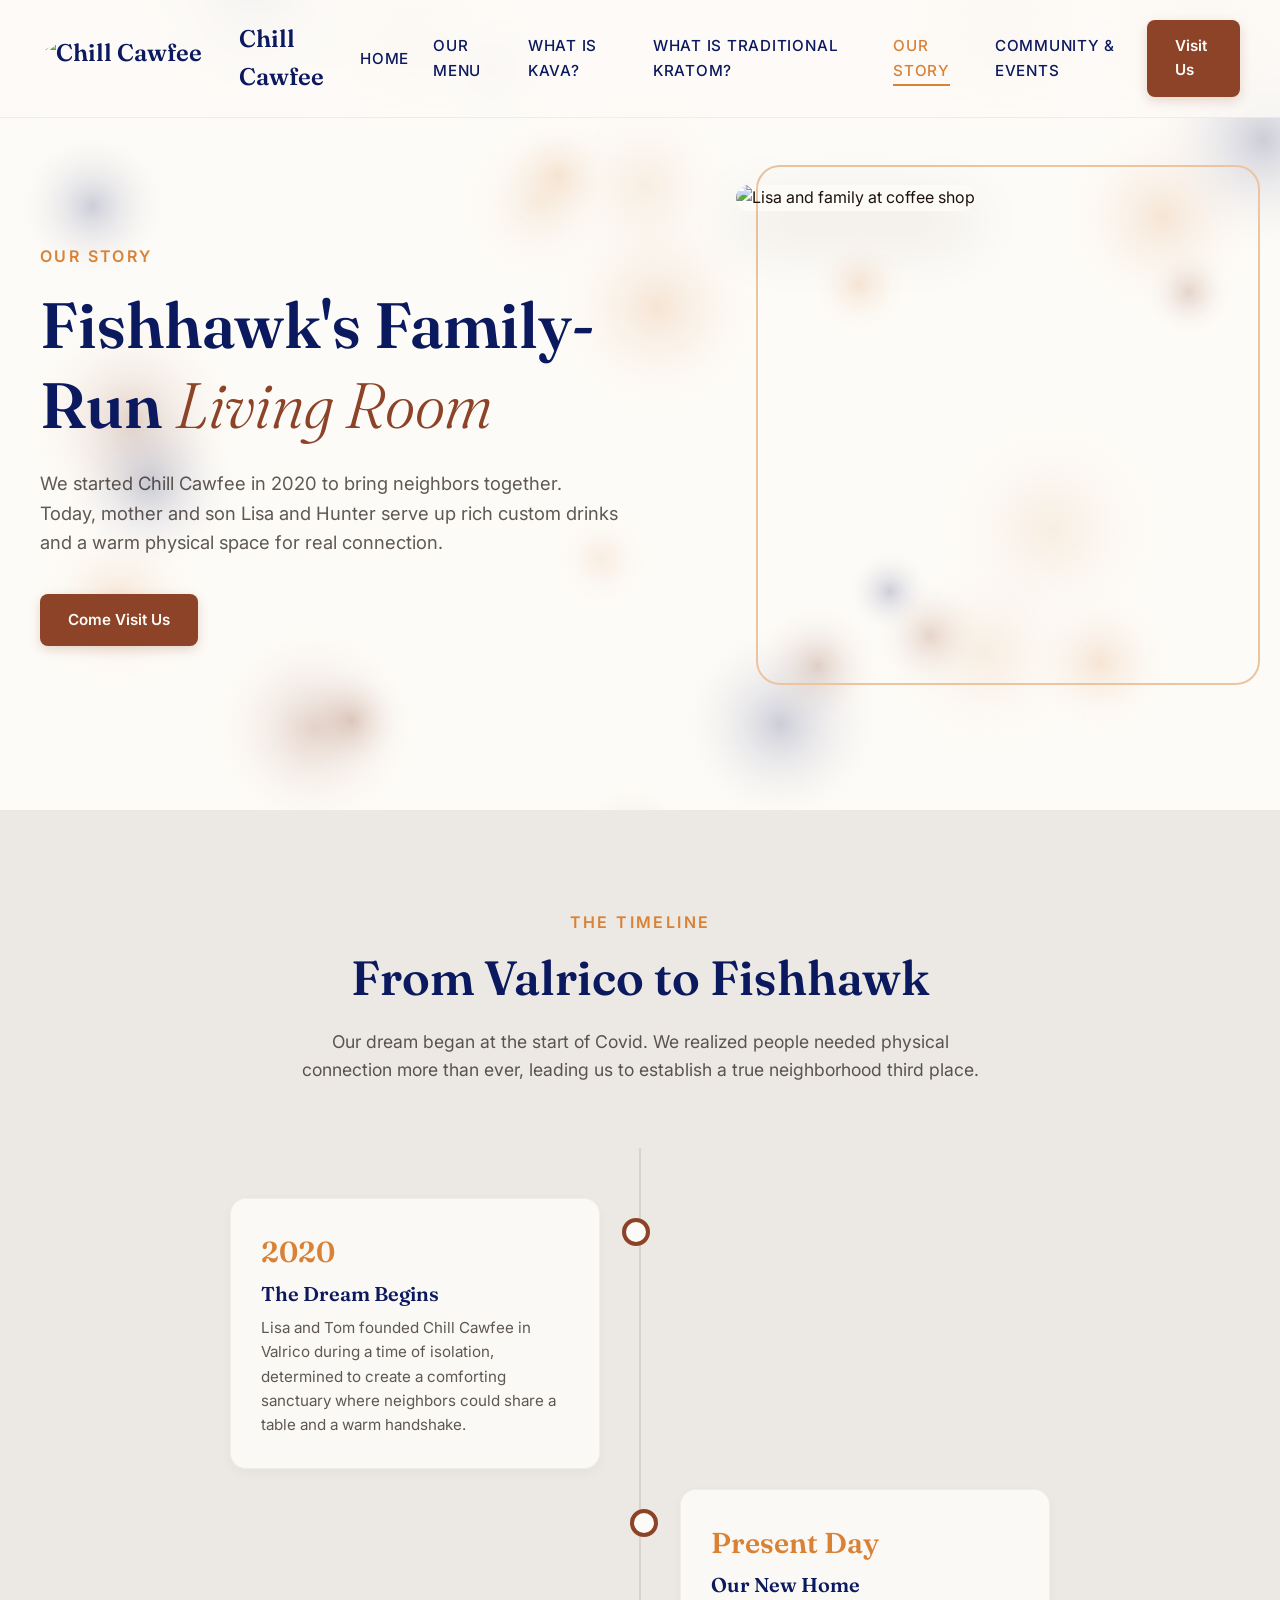
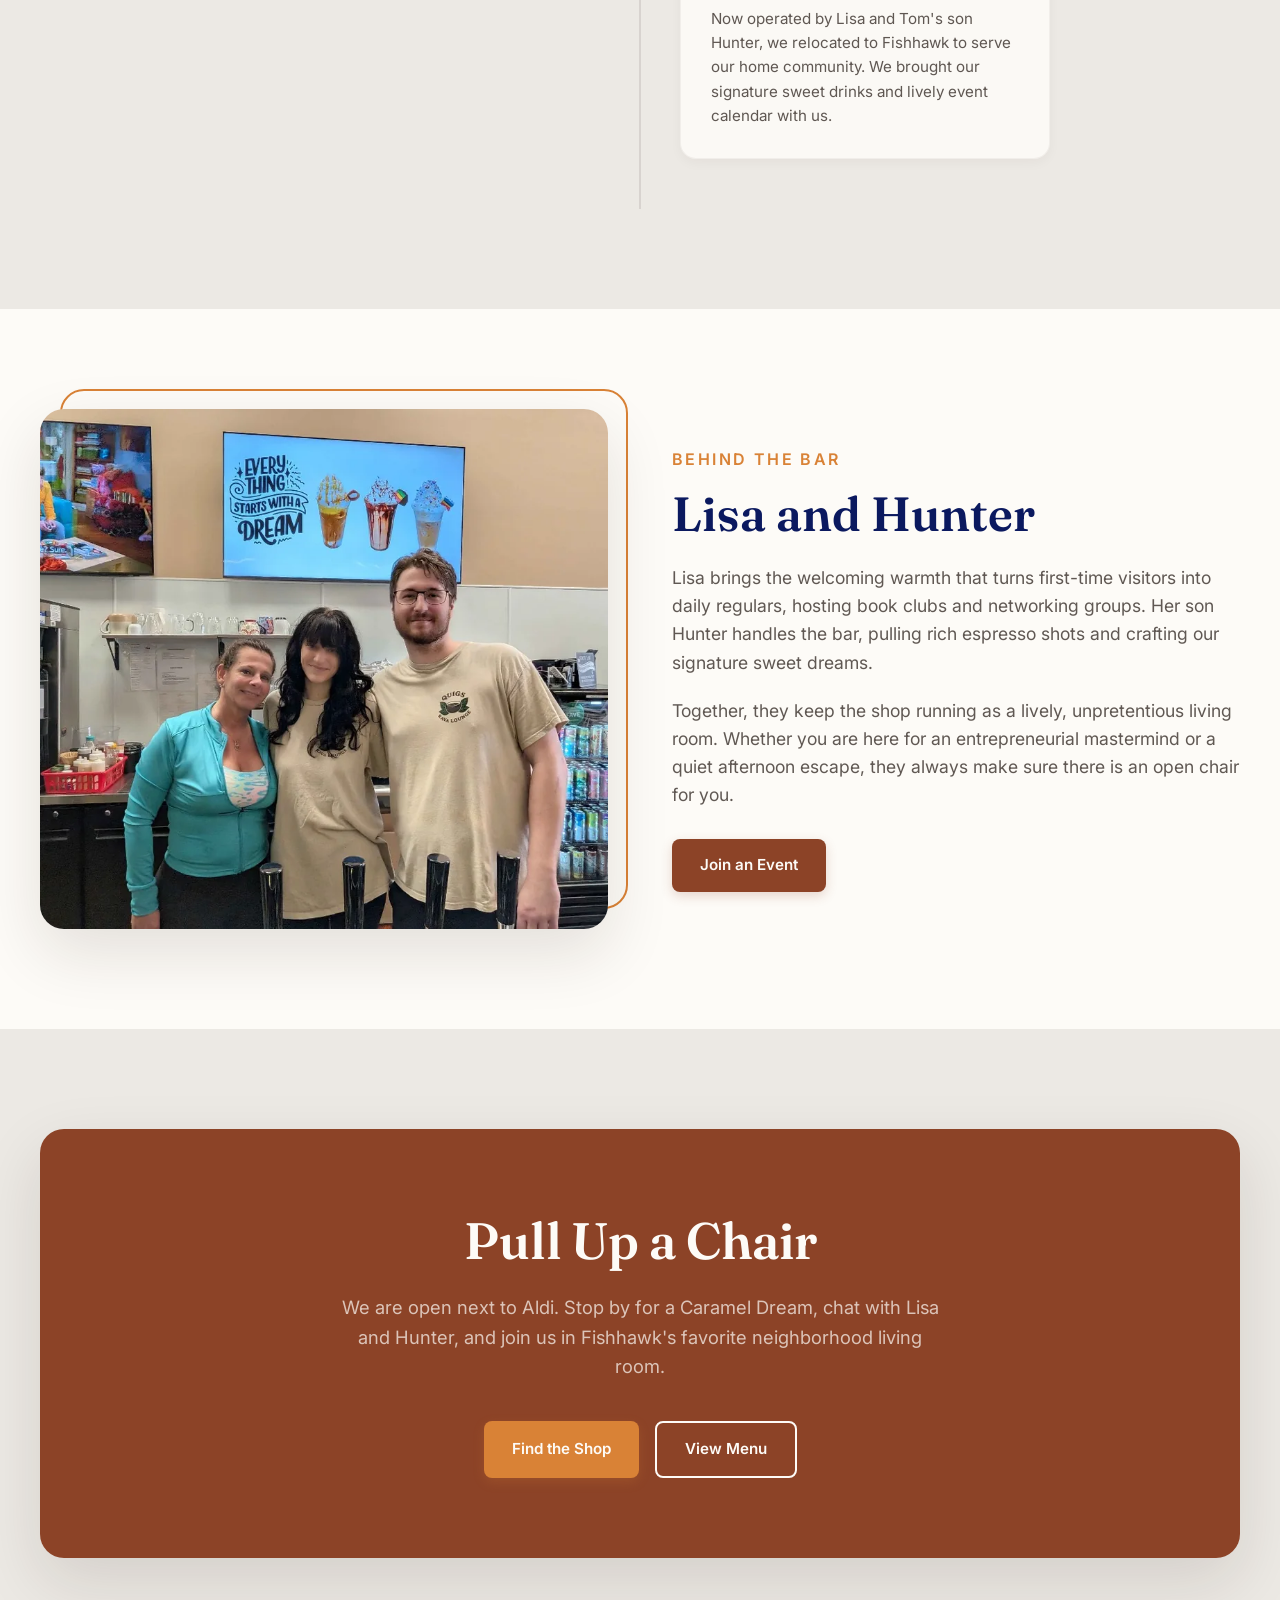
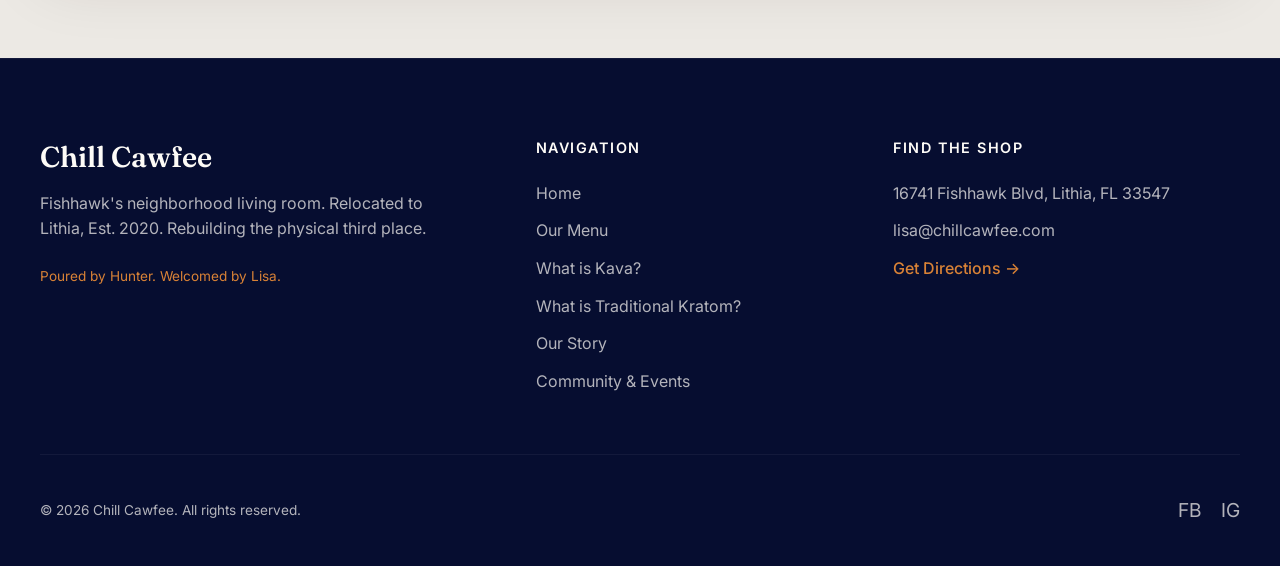
==== about.html @ 24d5794c "Optimize images for load speed: convert 41 used images to WebP (200MB->4MB, resized to max 1000px), " ====
<!DOCTYPE html>
<html lang="en">
<head>
  <meta charset="UTF-8">
  <script>document.documentElement.classList.add('js')</script>
  <meta name="viewport" content="width=device-width, initial-scale=1.0">
  <title>Our Story &amp; History | Chill Cawfee Lithia, FL</title>
  <meta name="description" content="Learn about Chill Cawfee, a family-owned neighborhood coffee shop and third place operated by Lisa and Hunter in Lithia, FL since 2020.">
  
  <!-- SEO & AI Crawler Metadata -->
  <link rel="icon" type="image/png" href="https://assets.zyrosite.com/kKuMz4O3W0xbbwAe/untitled-design-LO1NmizVwhW1nuXs.png">
  <link rel="canonical" href="https://chillcawfee.com/about">
  <meta name="robots" content="index, follow, max-image-preview:large, max-snippet:-1, max-video-preview:-1">
  <meta name="ai-crawl" content="allow">

  <!-- Local GEO Metadata -->
  <meta name="geo.region" content="US-FL">
  <meta name="geo.placename" content="Lithia">
  <meta name="geo.position" content="27.8635;-82.2155">
  <meta name="ICBM" content="27.8635, -82.2155">

  <!-- Open Graph / Facebook -->
  <meta property="og:title" content="Our Story &amp; History | Chill Cawfee Lithia, FL">
  <meta property="og:description" content="Learn about Chill Cawfee, a family-owned neighborhood coffee shop and third place operated by Lisa and Hunter in Lithia, FL since 2020.">
  <meta property="og:image" content="https://assets.zyrosite.com/kKuMz4O3W0xbbwAe/img_1965-qaGMWjxR8HLleJD2.jpg">
  <meta property="og:url" content="https://chillcawfee.com/about">
  <meta property="og:type" content="website">

  <!-- Twitter -->
  <meta name="twitter:card" content="summary_large_image">
  <meta name="twitter:title" content="Our Story &amp; History | Chill Cawfee Lithia, FL">
  <meta name="twitter:description" content="Learn about Chill Cawfee, a family-owned neighborhood coffee shop and third place operated by Lisa and Hunter in Lithia, FL since 2020.">
  <meta name="twitter:image" content="https://assets.zyrosite.com/kKuMz4O3W0xbbwAe/img_1965-qaGMWjxR8HLleJD2.jpg">

  <!-- JSON-LD Structured Data Schema -->
  <script type="application/ld+json">
  {
    "@context": "https://schema.org",
    "@type": "AboutPage",
    "mainEntity": {
      "@type": "LocalBusiness",
      "name": "Chill Cawfee",
      "url": "https://chillcawfee.com/"
    }
  }
  </script>

  <link rel="stylesheet" href="style.css">
</head>
<body>

  <!-- Floating Aroma Background -->
  <canvas id="aroma-canvas"></canvas>

  <!-- Sticky Header -->
  <header class="navbar">
    <div class="navbar-container">
      <a href="index.html" class="logo-link">
        <img src="https://assets.zyrosite.com/kKuMz4O3W0xbbwAe/untitled-design-LO1NmizVwhW1nuXs.png" alt="Chill Cawfee Logo" class="logo-img">
        <span>Chill Cawfee</span>
      </a>
      <button class="nav-toggle" aria-label="Toggle Navigation Menu" aria-expanded="false">
        <span class="hamburger-bar"></span>
        <span class="hamburger-bar"></span>
        <span class="hamburger-bar"></span>
      </button>
      <nav>
        <ul class="nav-menu">
          <li><a href="index.html" class="nav-link">Home</a></li>
          <li><a href="menu.html" class="nav-link">Our Menu</a></li>
          <li><a href="kava.html" class="nav-link">What is Kava?</a></li>
          <li><a href="kratom.html" class="nav-link">What is Traditional Kratom?</a></li>
          <li><a href="about.html" class="nav-link active">Our Story</a></li>
          <li><a href="community.html" class="nav-link">Community &amp; Events</a></li>
          <li class="mobile-cta-item">
            <a href="https://maps.app.goo.gl/ACGVDDwkX2eh1vUDA" target="_blank" class="btn btn-primary">Visit Us</a>
          </li>
        </ul>
      </nav>
      <div class="desktop-cta">
        <a href="https://maps.app.goo.gl/ACGVDDwkX2eh1vUDA" target="_blank" class="btn btn-primary" id="header-cta-btn">Visit Us</a>
      </div>
    </div>
  </header>

  <!-- About Hero -->
  <section class="hero hero-subpage">
    <div class="hero-grid">
      <div class="hero-content animate-on-scroll stagger-1">
        <span class="hero-tagline">Our Story</span>
        <h1 class="hero-title">Fishhawk's Family-Run <em>Living Room</em></h1>
        <p class="hero-description">We started Chill Cawfee in 2020 to bring neighbors together. Today, mother and son Lisa and Hunter serve up rich custom drinks and a warm physical space for real connection.</p>
        <a href="https://maps.app.goo.gl/ACGVDDwkX2eh1vUDA" target="_blank" class="btn btn-primary">Come Visit Us</a>
      </div>
      <div class="hero-image-wrapper animate-on-scroll stagger-2">
        <img src="https://assets.zyrosite.com/kKuMz4O3W0xbbwAe/img_1965-qaGMWjxR8HLleJD2.jpg" alt="Lisa and family at coffee shop" class="hero-image">
        <div class="hero-image-mask"></div>
      </div>
    </div>
  </section>

  <!-- Timeline Section -->
  <section class="section section-alt">
    <div class="section-container">
      <div class="section-header animate-on-scroll">
        <span class="section-tagline">The Timeline</span>
        <h2 class="section-title">From Valrico to Fishhawk</h2>
        <p class="section-desc">Our dream began at the start of Covid. We realized people needed physical connection more than ever, leading us to establish a true neighborhood third place.</p>
      </div>

      <div class="timeline animate-on-scroll">
        <!-- Timeline Item 1 -->
        <div class="timeline-item left-item">
          <div class="timeline-content animate-on-scroll">
            <div class="timeline-year">2020</div>
            <h3 style="font-size: 1.25rem; margin-bottom: 10px;">The Dream Begins</h3>
            <p style="font-size: 0.95rem; color: var(--color-text-muted);">Lisa and Tom founded Chill Cawfee in Valrico during a time of isolation, determined to create a comforting sanctuary where neighbors could share a table and a warm handshake.</p>
          </div>
        </div>

        <!-- Timeline Item 2 -->
        <div class="timeline-item right-item">
          <div class="timeline-content animate-on-scroll">
            <div class="timeline-year">Present Day</div>
            <h3 style="font-size: 1.25rem; margin-bottom: 10px;">Our New Home</h3>
            <p style="font-size: 0.95rem; color: var(--color-text-muted);">Now operated by Lisa and Tom's son Hunter, we relocated to Fishhawk to serve our home community. We brought our signature sweet drinks and lively event calendar with us.</p>
          </div>
        </div>
      </div>
    </div>
  </section>

  <!-- Team Profile Section -->
  <section class="section">
    <div class="section-container">
      <div class="grid-2">
        <div class="animate-on-scroll">
          <div class="hero-image-wrapper">
            <img src="lisa-and-hunter.webp" alt="Lisa and Hunter Behind the Bar at Chill Cawfee" class="hero-image">
            <div class="hero-image-mask" style="border-color: var(--color-accent);"></div>
          </div>
        </div>
        <div class="animate-on-scroll stagger-1">
          <span class="section-tagline">Behind the Bar</span>
          <h2 class="section-title">Lisa and Hunter</h2>
          <p class="section-desc" style="margin-bottom: 20px;">Lisa brings the welcoming warmth that turns first-time visitors into daily regulars, hosting book clubs and networking groups. Her son Hunter handles the bar, pulling rich espresso shots and crafting our signature sweet dreams.</p>
          <p class="section-desc" style="margin-bottom: 30px;">Together, they keep the shop running as a lively, unpretentious living room. Whether you are here for an entrepreneurial mastermind or a quiet afternoon escape, they always make sure there is an open chair for you.</p>
          <a href="community.html" class="btn btn-primary">Join an Event</a>
        </div>
      </div>
    </div>
  </section>

  <!-- Pull up a Chair CTA -->
  <section class="section section-alt">
    <div class="section-container">
      <div class="cta-banner animate-on-scroll">
        <h2>Pull Up a Chair</h2>
        <p>We are open next to Aldi. Stop by for a Caramel Dream, chat with Lisa and Hunter, and join us in Fishhawk's favorite neighborhood living room.</p>
        <div style="display: flex; justify-content: center; gap: 16px; flex-wrap: wrap;">
          <a href="https://maps.app.goo.gl/ACGVDDwkX2eh1vUDA" target="_blank" class="btn btn-accent">Find the Shop</a>
          <a href="menu.html" class="btn btn-secondary" style="border-color: var(--color-text-light); color: var(--color-text-light);">View Menu</a>
        </div>
      </div>
    </div>
  </section>

  <!-- Footer -->
  <footer class="footer">
    <div class="footer-container">
      <div class="footer-brand">
        <h3>Chill Cawfee</h3>
        <p>Fishhawk's neighborhood living room. Relocated to Lithia, Est. 2020. Rebuilding the physical third place.</p>
        <p style="font-size: 0.85rem; color: var(--color-accent);">Poured by Hunter. Welcomed by Lisa.</p>
      </div>
      <div class="footer-links">
        <h4>Navigation</h4>
        <ul class="footer-menu">
          <li><a href="index.html" class="footer-link">Home</a></li>
          <li><a href="menu.html" class="footer-link">Our Menu</a></li>
          <li><a href="kava.html" class="footer-link">What is Kava?</a></li>
          <li><a href="kratom.html" class="footer-link">What is Traditional Kratom?</a></li>
          <li><a href="about.html" class="footer-link">Our Story</a></li>
          <li><a href="community.html" class="footer-link">Community &amp; Events</a></li>
        </ul>
      </div>
      <div class="footer-contact">
        <h4>Find the Shop</h4>
        <address class="footer-address">
          <p>16741 Fishhawk Blvd, Lithia, FL 33547</p>
          <p>lisa@chillcawfee.com</p>
          <p><a href="https://maps.app.goo.gl/ACGVDDwkX2eh1vUDA" target="_blank" class="footer-accent-link">Get Directions &rarr;</a></p>
        </address>
      </div>
    </div>
    <div class="footer-bottom">
      <p>&copy; 2026 Chill Cawfee. All rights reserved.</p>
      <div class="social-links">
        <a href="#" class="social-icon">FB</a>
        <a href="#" class="social-icon">IG</a>
      </div>
    </div>
  </footer>

  <script src="main.js"></script>
</body>
</html>
---- style.css ----
@import url('https://fonts.googleapis.com/css2?family=Fraunces:ital,opsz,wght@0,9..144,300;0,9..144,400;0,9..144,600;1,9..144,400&family=Inter:wght@300;400;500;600;700&display=swap');

:root {
  --bg-primary: #fdfbf7;
  --bg-secondary: #ece9e4;
  --bg-dark: #060d30;
  --bg-dark-card: #0B195F;
  --color-dark: #0B195F;
  --color-terracotta: #8c4327;
  --color-terracotta-hover: #72341d;
  --color-accent: #d98236;
  --color-accent-light: #ecc4a0;
  --color-text: #1d120d;
  --color-text-light: #fdfbf7;
  --color-text-muted: rgba(29, 18, 13, 0.7);
  --color-text-muted-light: rgba(253, 251, 247, 0.7);
  --font-serif: 'Fraunces', serif;
  --font-sans: 'Inter', sans-serif;
  --radius-sm: 8px;
  --radius-md: 16px;
  --radius-lg: 24px;
  --shadow-sm: 0 4px 12px rgba(43, 26, 19, 0.04);
  --shadow-md: 0 12px 32px rgba(43, 26, 19, 0.08);
  --shadow-lg: 0 24px 64px rgba(43, 26, 19, 0.12);
  --transition-smooth: all 0.5s cubic-bezier(0.16, 1, 0.3, 1);
  --transition-quick: all 0.2s ease;
}

* {
  box-sizing: border-box;
  margin: 0;
  padding: 0;
}

html {
  background-color: var(--bg-primary);
  scroll-behavior: smooth;
}

body {
  background-color: transparent;
  color: var(--color-text);
  font-family: var(--font-sans);
  font-size: 16px;
  line-height: 1.6;
  overflow-x: hidden;
  -webkit-font-smoothing: antialiased;
}

/* Base Headings */
h1, h2, h3, h4 {
  font-family: var(--font-serif);
  font-weight: 600;
  line-height: 1.25;
  color: var(--color-dark);
}

h1 {
  font-size: clamp(2.5rem, 5vw, 4.5rem);
}

h2 {
  font-size: clamp(2rem, 4vw, 3rem);
}

h3 {
  font-size: clamp(1.5rem, 3vw, 2.25rem);
}

p {
  font-weight: 400;
}

/* Background Canvas */
#aroma-canvas {
  position: fixed;
  top: 0;
  left: 0;
  width: 100vw;
  height: 100vh;
  z-index: -1;
  pointer-events: none;
  opacity: 1;
}

/* App Layout */
.navbar {
  position: fixed;
  top: 0;
  left: 0;
  width: 100%;
  z-index: 1000;
  background: rgba(253, 251, 247, 0.8);
  backdrop-filter: blur(20px);
  -webkit-backdrop-filter: blur(20px);
  border-bottom: 1px solid rgba(43, 26, 19, 0.06);
  transition: var(--transition-smooth);
}

.navbar.scrolled {
  padding: 10px 0;
  background: rgba(253, 251, 247, 0.9);
  box-shadow: var(--shadow-sm);
}

.navbar-container {
  max-width: 1280px;
  margin: 0 auto;
  padding: 20px 40px;
  display: flex;
  justify-content: space-between;
  align-items: center;
  transition: var(--transition-smooth);
}

.navbar.scrolled .navbar-container {
  padding: 12px 40px;
}

.logo-link {
  display: flex;
  align-items: center;
  gap: 12px;
  text-decoration: none;
  font-family: var(--font-serif);
  font-size: 1.5rem;
  font-weight: 600;
  color: var(--color-dark);
}

.logo-img {
  height: 48px;
  width: auto;
  border-radius: 50%;
  object-fit: cover;
  transition: var(--transition-smooth);
}

.navbar.scrolled .logo-img {
  height: 40px;
}

.nav-menu {
  display: flex;
  align-items: center;
  gap: 24px;
  list-style: none;
}

.nav-link {
  text-decoration: none;
  color: var(--color-dark);
  font-weight: 500;
  font-size: 0.95rem;
  letter-spacing: 0.05em;
  text-transform: uppercase;
  position: relative;
  padding: 6px 0;
  transition: var(--transition-quick);
}

.nav-link::after {
  content: '';
  position: absolute;
  bottom: 0;
  left: 0;
  width: 100%;
  height: 2px;
  background-color: var(--color-accent);
  transform: scaleX(0);
  transform-origin: right;
  transition: transform 0.4s cubic-bezier(0.16, 1, 0.3, 1);
}

.nav-link:hover {
  color: var(--color-accent);
}

.nav-link:hover::after,
.nav-link.active::after {
  transform: scaleX(1);
  transform-origin: left;
}

.nav-link.active {
  color: var(--color-accent);
}

/* Nav Toggle Hamburger Button */
.nav-toggle {
  display: none;
  flex-direction: column;
  justify-content: center;
  align-items: center;
  width: 44px;
  height: 44px;
  background: transparent;
  border: none;
  cursor: pointer;
  z-index: 1001;
  padding: 8px;
  border-radius: var(--radius-sm);
  transition: var(--transition-quick);
}

.nav-toggle:hover,
.nav-toggle:focus-visible {
  background: rgba(140, 67, 39, 0.08);
  outline: none;
}

.hamburger-bar {
  width: 24px;
  height: 2px;
  background-color: var(--color-dark);
  border-radius: 2px;
  transition: transform 0.3s ease, opacity 0.3s ease, background-color 0.3s ease;
  transform-origin: center;
}

.hamburger-bar + .hamburger-bar {
  margin-top: 5px;
}

.nav-toggle.active .hamburger-bar:nth-child(1) {
  transform: translateY(7px) rotate(45deg);
  background-color: var(--color-terracotta);
}

.nav-toggle.active .hamburger-bar:nth-child(2) {
  opacity: 0;
}

.nav-toggle.active .hamburger-bar:nth-child(3) {
  transform: translateY(-7px) rotate(-45deg);
  background-color: var(--color-terracotta);
}

.mobile-cta-item {
  display: none;
  margin-top: 12px;
  width: 100%;
}

.mobile-cta-item .btn {
  width: 100%;
  padding: 14px 24px;
}

/* Nav Backdrop Overlay */
.nav-backdrop {
  position: fixed;
  top: 0;
  left: 0;
  width: 100vw;
  height: 100vh;
  height: 100dvh;
  background: rgba(6, 13, 48, 0.4);
  backdrop-filter: blur(4px);
  -webkit-backdrop-filter: blur(4px);
  z-index: 998;
  opacity: 0;
  visibility: hidden;
  transition: opacity 0.35s ease, visibility 0.35s ease;
}

.nav-backdrop.active {
  opacity: 1;
  visibility: visible;
}

body.nav-open {
  overflow: hidden;
}

/* Call to Action Button */
.btn {
  display: inline-flex;
  align-items: center;
  justify-content: center;
  padding: 14px 28px;
  font-family: var(--font-sans);
  font-weight: 600;
  font-size: 0.95rem;
  text-decoration: none;
  border-radius: var(--radius-sm);
  cursor: pointer;
  transition: var(--transition-smooth);
  border: none;
  gap: 8px;
}

.btn-primary {
  background-color: var(--color-terracotta);
  color: var(--color-text-light);
  box-shadow: 0 4px 12px rgba(140, 67, 39, 0.2);
}

.btn-primary:hover {
  background-color: var(--color-terracotta-hover);
  transform: translateY(-2px);
  box-shadow: 0 8px 20px rgba(140, 67, 39, 0.3);
}

.btn-secondary {
  background-color: transparent;
  color: var(--color-dark);
  border: 2px solid var(--color-dark);
}

.btn-secondary:hover {
  background-color: var(--color-dark);
  color: var(--color-text-light);
  transform: translateY(-2px);
}

.btn-accent {
  background-color: var(--color-accent);
  color: var(--color-text-light);
  box-shadow: 0 4px 12px rgba(217, 130, 54, 0.2);
}

.btn-accent:hover {
  background-color: #c77227;
  transform: translateY(-2px);
  box-shadow: 0 8px 20px rgba(217, 130, 54, 0.3);
}

/* Hero Section */
.hero {
  padding: 180px 40px 100px 40px;
  min-height: 90vh;
  display: flex;
  align-items: center;
  position: relative;
}

.hero-grid {
  max-width: 1280px;
  margin: 0 auto;
  display: grid;
  grid-template-columns: 1.1fr 0.9fr;
  gap: 80px;
  align-items: center;
}

.hero-tagline {
  font-weight: 600;
  text-transform: uppercase;
  letter-spacing: 0.15em;
  color: var(--color-accent);
  margin-bottom: 16px;
  display: inline-block;
}

.hero-title em {
  font-style: italic;
  font-weight: 300;
  color: var(--color-terracotta);
}

.hero-description {
  font-size: 1.15rem;
  color: var(--color-text-muted);
  margin: 24px 0 36px 0;
  max-width: 580px;
}

.hero-buttons {
  display: flex;
  gap: 16px;
  flex-wrap: wrap;
}

.hero-image-wrapper {
  position: relative;
  width: 100%;
  height: 520px;
}

.hero-image {
  width: 100%;
  height: 100%;
  object-fit: cover;
  border-radius: var(--radius-lg);
  box-shadow: var(--shadow-lg);
}

.hero-image-mask {
  position: absolute;
  top: -20px;
  right: -20px;
  bottom: 20px;
  left: 20px;
  border: 2px solid var(--color-accent-light);
  border-radius: var(--radius-lg);
  z-index: -1;
  transition: var(--transition-smooth);
}

.hero-image-wrapper:hover .hero-image-mask {
  transform: translate(-10px, 10px);
}

/* Section Styling */
.section {
  padding: 100px 40px;
  position: relative;
}

.section-container {
  max-width: 1280px;
  margin: 0 auto;
}

.section-header {
  text-align: center;
  max-width: 700px;
  margin: 0 auto 64px auto;
}

.section-tagline {
  font-weight: 600;
  text-transform: uppercase;
  letter-spacing: 0.15em;
  color: var(--color-accent);
  margin-bottom: 12px;
  display: inline-block;
}

.section-title {
  margin-bottom: 20px;
}

.section-desc {
  font-size: 1.1rem;
  color: var(--color-text-muted);
}

/* Cards & Layout Grid */
.grid-2 {
  display: grid;
  grid-template-columns: 1fr 1fr;
  gap: 64px;
  align-items: center;
}

.grid-3 {
  display: grid;
  grid-template-columns: repeat(3, 1fr);
  gap: 40px;
}

.glass-card {
  background: rgba(253, 251, 247, 0.75);
  backdrop-filter: blur(16px);
  -webkit-backdrop-filter: blur(16px);
  border: 1px solid rgba(43, 26, 19, 0.06);
  border-radius: var(--radius-md);
  padding: 40px;
  box-shadow: var(--shadow-sm);
  transition: var(--transition-smooth);
}

.glass-card:hover {
  transform: translateY(-8px);
  border-color: rgba(217, 130, 54, 0.3);
  box-shadow: var(--shadow-md);
}

/* Drink Items Card Specifics */
.drink-card {
  overflow: hidden;
  padding: 0;
  display: flex;
  flex-direction: column;
}

.drink-img-wrapper {
  position: relative;
  height: 280px;
  width: 100%;
  overflow: hidden;
}

.drink-img {
  width: 100%;
  height: 100%;
  object-fit: contain;
  background-color: #ffffff;
  transition: var(--transition-smooth);
}

.drink-card:hover .drink-img {
  transform: scale(1.04);
}

/* Steam Hover Effect for Drinks */
.hot-steam {
  position: relative;
}

.hot-steam::after {
  content: '';
  position: absolute;
  top: 0;
  left: 0;
  width: 100%;
  height: 100%;
  background-image: url("data:image/svg+xml,%3Csvg xmlns='http://www.w3.org/2000/svg' viewBox='0 0 100 100'%3E%3Cpath d='M30,90 Q20,60 40,40 T30,10' fill='none' stroke='white' stroke-width='4' stroke-linecap='round' opacity='0.25'/%3E%3Cpath d='M50,95 Q60,65 45,45 T55,15' fill='none' stroke='white' stroke-width='3' stroke-linecap='round' opacity='0.2'/%3E%3Cpath d='M70,90 Q55,55 75,35 T60,5' fill='none' stroke='white' stroke-width='4' stroke-linecap='round' opacity='0.25'/%3E%3C/svg%3E");
  background-size: cover;
  opacity: 0;
  mix-blend-mode: screen;
  transition: opacity 0.5s ease;
  pointer-events: none;
}

.drink-card:hover .hot-steam::after {
  opacity: 1;
  animation: steamRise 4s infinite linear;
}

@keyframes steamRise {
  0% {
    background-position: 0 150px;
    filter: blur(1px);
  }
  50% {
    filter: blur(3px);
  }
  100% {
    background-position: 0 -150px;
    filter: blur(5px);
  }
}

/* Centering Utility */
.text-center {
  text-align: center;
}

.drink-tag {
  position: absolute;
  top: 20px;
  right: 20px;
  background-color: var(--color-terracotta);
  color: var(--color-text-light);
  padding: 6px 12px;
  font-size: 0.8rem;
  font-weight: 600;
  text-transform: uppercase;
  border-radius: var(--radius-sm);
  letter-spacing: 0.05em;
}

.drink-info {
  padding: 30px;
  display: flex;
  flex-direction: column;
  flex-grow: 1;
}

.drink-meta {
  font-weight: 500;
  font-size: 0.85rem;
  color: var(--color-accent);
  text-transform: uppercase;
  margin-bottom: 8px;
}

.drink-name {
  margin-bottom: 12px;
  font-size: 1.5rem;
}

.drink-desc {
  color: var(--color-text-muted);
  font-size: 0.95rem;
  flex-grow: 1;
}

/* Interactive Matcher widget */
.matcher-widget {
  background: var(--bg-secondary);
  border-radius: var(--radius-lg);
  padding: 60px;
  margin-top: 40px;
  box-shadow: var(--shadow-md);
  position: relative;
  overflow: hidden;
  border: 1px solid rgba(43, 26, 19, 0.05);
}

.matcher-controls {
  max-width: 600px;
  margin: 0 auto;
  display: flex;
  flex-direction: column;
  gap: 40px;
}

.slider-group {
  display: flex;
  flex-direction: column;
  gap: 12px;
}

.slider-label-row {
  display: flex;
  justify-content: space-between;
  font-weight: 600;
  font-size: 0.9rem;
  color: var(--color-dark);
  text-transform: uppercase;
  letter-spacing: 0.05em;
}

.matcher-slider {
  -webkit-appearance: none;
  width: 100%;
  height: 8px;
  border-radius: 4px;
  background: rgba(43, 26, 19, 0.1);
  outline: none;
  transition: var(--transition-quick);
}

.matcher-slider::-webkit-slider-thumb {
  -webkit-appearance: none;
  appearance: none;
  width: 24px;
  height: 24px;
  border-radius: 50%;
  background: var(--color-terracotta);
  cursor: pointer;
  border: 3px solid var(--bg-primary);
  box-shadow: var(--shadow-sm);
  transition: var(--transition-quick);
}

.matcher-slider::-webkit-slider-thumb:hover {
  transform: scale(1.2);
  background: var(--color-accent);
}

.matcher-result {
  margin-top: 50px;
  display: flex;
  justify-content: center;
  align-items: center;
  min-height: 220px;
  border-top: 1px solid rgba(43, 26, 19, 0.08);
  padding-top: 40px;
}

.match-display {
  display: grid;
  grid-template-columns: 160px 1fr;
  gap: 32px;
  align-items: center;
  background: var(--bg-primary);
  padding: 24px;
  border-radius: var(--radius-md);
  box-shadow: var(--shadow-sm);
  max-width: 600px;
  animation: fadeInMatch 0.6s cubic-bezier(0.16, 1, 0.3, 1);
}

@keyframes fadeInMatch {
  from { opacity: 0; transform: translateY(20px); }
  to { opacity: 1; transform: translateY(0); }
}

.match-img {
  width: 160px;
  height: 160px;
  object-fit: cover;
  border-radius: var(--radius-sm);
}

.match-info-box h4 {
  font-size: 1.35rem;
  margin-bottom: 8px;
}

.match-info-box p {
  font-size: 0.9rem;
  color: var(--color-text-muted);
}

/* Event List / Weekly Schedule Styles */
.schedule-tabs {
  display: grid;
  grid-template-columns: repeat(3, 1fr);
  gap: 24px;
  margin-bottom: 40px;
}

.schedule-card {
  cursor: pointer;
  padding: 30px;
}

.schedule-day {
  font-family: var(--font-serif);
  font-size: 1.5rem;
  color: var(--color-terracotta);
  margin-bottom: 6px;
}

.schedule-time {
  font-size: 0.85rem;
  font-weight: 600;
  text-transform: uppercase;
  color: var(--color-accent);
  letter-spacing: 0.05em;
  margin-bottom: 16px;
}

.schedule-title {
  font-size: 1.25rem;
  margin-bottom: 12px;
}

.schedule-detail {
  font-size: 0.95rem;
  color: var(--color-text-muted);
  max-height: 0;
  overflow: hidden;
  opacity: 0;
  transition: all 0.4s cubic-bezier(0.16, 1, 0.3, 1);
}

.schedule-card:hover .schedule-detail,
.schedule-card.active .schedule-detail {
  max-height: 120px;
  opacity: 1;
  margin-top: 12px;
}

/* Alternate Background Sections */
.section-alt {
  background-color: var(--bg-secondary);
}

#menu-tabs-section,
#menu-tabs-section.section-alt {
  background-color: transparent !important;
}

.section-dark {
  background-color: var(--bg-dark);
  color: var(--color-text-light);
}

.section-dark h2,
.section-dark h3,
.section-dark h4 {
  color: var(--color-text-light);
}

.section-dark .section-desc {
  color: var(--color-text-muted-light);
}

/* Timeline Layout */
.timeline {
  position: relative;
  max-width: 900px;
  margin: 0 auto;
  padding: 40px 0;
}

.timeline::after {
  content: '';
  position: absolute;
  width: 2px;
  background-color: rgba(43, 26, 19, 0.1);
  top: 0;
  bottom: 0;
  left: 50%;
  margin-left: -1px;
}

.timeline-item {
  padding: 10px 40px;
  position: relative;
  background-color: transparent;
  width: 50%;
}

.timeline-item::after {
  content: '';
  position: absolute;
  width: 20px;
  height: 20px;
  right: -10px;
  background-color: var(--bg-primary);
  border: 4px solid var(--color-terracotta);
  top: 30px;
  border-radius: 50%;
  z-index: 1;
}

.left-item {
  left: 0;
}

.right-item {
  left: 50%;
}

.right-item::after {
  left: -10px;
}

.timeline-content {
  padding: 30px;
  background-color: rgba(253, 251, 247, 0.9);
  position: relative;
  border-radius: var(--radius-md);
  border: 1px solid rgba(43, 26, 19, 0.05);
  box-shadow: var(--shadow-sm);
}

.timeline-year {
  font-family: var(--font-serif);
  font-size: 1.8rem;
  font-weight: 600;
  color: var(--color-accent);
  margin-bottom: 6px;
}

/* Call to Action Blocks */
.cta-banner {
  background-color: var(--color-terracotta);
  border-radius: var(--radius-lg);
  padding: 80px;
  color: var(--color-text-light);
  text-align: center;
  position: relative;
  overflow: hidden;
  box-shadow: var(--shadow-lg);
}

.cta-banner h2 {
  color: var(--color-text-light);
  font-size: clamp(2rem, 4vw, 3.2rem);
  margin-bottom: 20px;
}

.cta-banner p {
  color: var(--color-text-muted-light);
  font-size: 1.15rem;
  max-width: 600px;
  margin: 0 auto 40px auto;
}

/* Footer styling */
.footer {
  background-color: var(--bg-dark);
  color: var(--color-text-muted-light);
  padding: 80px 40px 40px 40px;
  border-top: 1px solid rgba(253, 251, 247, 0.05);
}

.footer-container {
  max-width: 1280px;
  margin: 0 auto;
  display: grid;
  grid-template-columns: 1.2fr 0.8fr 1fr;
  gap: 80px;
  margin-bottom: 60px;
}

.footer-brand h3 {
  color: var(--color-text-light);
  margin-bottom: 16px;
  font-size: 1.8rem;
}

.footer-brand p {
  margin-bottom: 24px;
}

.footer-links h4,
.footer-contact h4 {
  color: var(--color-text-light);
  font-family: var(--font-sans);
  font-size: 0.9rem;
  text-transform: uppercase;
  letter-spacing: 0.1em;
  margin-bottom: 24px;
}

.footer-menu {
  list-style: none;
  display: flex;
  flex-direction: column;
  gap: 12px;
}

.footer-link {
  text-decoration: none;
  color: var(--color-text-muted-light);
  transition: var(--transition-quick);
}

.footer-link:hover {
  color: var(--color-accent);
}

.footer-address {
  font-style: normal;
  display: flex;
  flex-direction: column;
  gap: 12px;
}

.footer-address p {
  display: flex;
  align-items: center;
  gap: 12px;
}

.footer-accent-link {
  color: var(--color-accent);
  text-decoration: none;
  font-weight: 500;
  display: inline-flex;
  align-items: center;
  gap: 6px;
  transition: var(--transition-quick);
}

.footer-accent-link:hover {
  text-decoration: underline;
  color: #c77227;
}

.footer-bottom {
  max-width: 1280px;
  margin: 0 auto;
  padding-top: 40px;
  border-top: 1px solid rgba(253, 251, 247, 0.05);
  display: flex;
  justify-content: space-between;
  align-items: center;
  font-size: 0.85rem;
}

.social-links {
  display: flex;
  gap: 20px;
}

.social-icon {
  color: var(--color-text-muted-light);
  font-size: 1.2rem;
  transition: var(--transition-quick);
  text-decoration: none;
}

.social-icon:hover {
  color: var(--color-accent);
  transform: translateY(-2px);
}

/* User Animation Rules: Must match rules exactly */
.animate-on-scroll {
  transition: opacity .8s cubic-bezier(.16,1,.3,1), transform .8s cubic-bezier(.16,1,.3,1);
}

.js .animate-on-scroll {
  opacity: 0;
  transform: translateY(30px);
}

.js .animate-on-scroll.is-visible {
  opacity: 1;
  transform: translateY(0);
}

/* Custom Animation Stagger Classes */
.stagger-1 { transition-delay: 0.1s; }
.stagger-2 { transition-delay: 0.2s; }
.stagger-3 { transition-delay: 0.3s; }
.stagger-4 { transition-delay: 0.4s; }

/* Responsive adjustments */
@media (max-width: 1024px) {
  .hero-grid, .grid-2 {
    grid-template-columns: 1fr;
    gap: 48px;
  }
  
  .hero {
    padding-top: 140px;
  }
  
  .hero-image-wrapper {
    height: 400px;
  }
  
  .grid-3, .schedule-tabs {
    grid-template-columns: 1fr;
  }
  
  .timeline::after {
    left: 40px;
  }
  
  .timeline-item {
    width: 100%;
    padding-left: 80px;
    padding-right: 20px;
  }
  
  .timeline-item::after {
    left: 30px;
  }
  
  .right-item {
    left: 0;
  }
  
  .footer-container {
    grid-template-columns: 1fr;
    gap: 48px;
  }
}

@media (max-width: 768px) {
  .navbar-container {
    padding: 14px 20px;
    flex-wrap: nowrap;
    justify-content: space-between;
    gap: 12px;
  }

  .navbar.scrolled .navbar-container {
    padding: 10px 20px;
  }
  
  .desktop-cta,
  #header-cta-btn {
    display: none !important;
  }

  .nav-toggle {
    display: flex;
    z-index: 1001;
  }
  
  .nav-menu {
    position: fixed;
    top: 72px;
    left: 0;
    width: 100%;
    height: calc(100vh - 72px);
    height: calc(100dvh - 72px);
    background: rgba(253, 251, 247, 0.98);
    backdrop-filter: blur(24px);
    -webkit-backdrop-filter: blur(24px);
    flex-direction: column;
    align-items: stretch;
    justify-content: flex-start;
    padding: 28px 24px 40px 24px;
    gap: 12px;
    overflow-y: auto;
    transform: translateY(-12px);
    opacity: 0;
    visibility: hidden;
    transition: transform 0.3s cubic-bezier(0.16, 1, 0.3, 1), opacity 0.3s ease, visibility 0.3s ease;
    box-shadow: 0 20px 40px rgba(6, 13, 48, 0.15);
    border-bottom: 1px solid rgba(43, 26, 19, 0.08);
    z-index: 999;
  }

  .navbar.scrolled .nav-menu {
    top: 60px;
    height: calc(100vh - 60px);
    height: calc(100dvh - 60px);
  }

  .nav-menu.active {
    transform: translateY(0);
    opacity: 1;
    visibility: visible;
  }

  .nav-menu li {
    width: 100%;
    text-align: center;
  }

  .nav-link {
    display: flex;
    align-items: center;
    justify-content: center;
    min-height: 48px;
    padding: 12px 18px;
    font-size: 1.05rem;
    letter-spacing: 0.08em;
    border-radius: var(--radius-sm);
    background: rgba(253, 251, 247, 0.6);
    border: 1px solid rgba(43, 26, 19, 0.05);
  }

  .nav-link::after {
    display: none;
  }

  .nav-link.active,
  .nav-link:hover {
    background: rgba(217, 130, 54, 0.12);
    color: var(--color-terracotta);
  }

  .mobile-cta-item {
    display: block;
    margin-top: 16px;
  }

  .mobile-cta-item .btn {
    width: 100%;
    min-height: 48px;
  }
  
  .hero,
  .hero-subpage {
    padding: 110px 20px 48px 20px;
    min-height: auto !important;
  }

  .hero-grid {
    gap: 32px;
  }

  .hero-description {
    font-size: 1rem;
    margin: 16px 0 28px 0;
  }

  .hero-buttons {
    flex-direction: column;
    gap: 12px;
    width: 100%;
  }

  .hero-buttons .btn {
    width: 100%;
    min-height: 48px;
  }

  .hero-image-wrapper {
    height: 320px;
  }
  
  .section {
    padding: 56px 20px;
  }

  .section-header {
    margin-bottom: 32px;
  }

  .glass-card {
    padding: 24px 20px;
  }
  
  .cta-banner {
    padding: 40px 20px;
  }

  .cta-banner .btn {
    width: 100%;
    min-height: 48px;
  }
  
  .matcher-widget {
    padding: 24px 16px;
    margin-top: 24px;
  }
  
  .match-display {
    grid-template-columns: 1fr;
    text-align: center;
    padding: 20px 16px;
    gap: 16px;
  }
  
  .match-img {
    width: 130px;
    height: 130px;
    margin: 0 auto;
  }

  .menu-tabs {
    display: flex;
    overflow-x: auto;
    white-space: nowrap;
    justify-content: flex-start;
    padding: 4px 4px 12px 4px;
    gap: 8px;
    margin-bottom: 28px;
    -webkit-overflow-scrolling: touch;
    scrollbar-width: none;
  }

  .menu-tabs::-webkit-scrollbar {
    display: none;
  }

  .menu-tab-btn {
    flex: 0 0 auto;
    min-height: 44px;
    padding: 10px 18px;
    font-size: 0.95rem;
  }
  
  .footer {
    padding: 56px 20px 30px 20px;
  }

  .footer-bottom {
    flex-direction: column;
    gap: 20px;
    text-align: center;
  }

  .calendar-iframe {
    height: 400px !important;
  }
}

@media (max-width: 480px) {
  .navbar-container {
    padding: 12px 16px;
  }

  .logo-link {
    gap: 8px;
  }

  .logo-link span {
    font-size: 1.2rem;
  }

  .logo-img {
    height: 36px;
  }

  .hero,
  .hero-subpage {
    padding: 96px 16px 40px 16px;
  }

  .hero-image-wrapper {
    height: 240px;
  }

  .section {
    padding: 48px 16px;
  }

  .glass-card {
    padding: 20px 16px;
  }

  .drink-img-wrapper {
    height: 220px;
  }

  .schedule-card {
    padding: 20px 16px;
  }

  h1 {
    font-size: clamp(1.85rem, 7.5vw, 2.5rem);
  }

  h2 {
    font-size: clamp(1.5rem, 6vw, 2.1rem);
  }

  h3 {
    font-size: clamp(1.25rem, 5vw, 1.65rem);
  }
}

@media (max-width: 375px) {
  .navbar-container {
    padding: 10px 12px;
  }

  .logo-link span {
    font-size: 1.1rem;
  }

  .logo-img {
    height: 32px;
  }

  .hero,
  .hero-subpage {
    padding: 88px 12px 36px 12px;
  }

  .section {
    padding: 40px 12px;
  }

  .glass-card {
    padding: 16px 12px;
  }
}
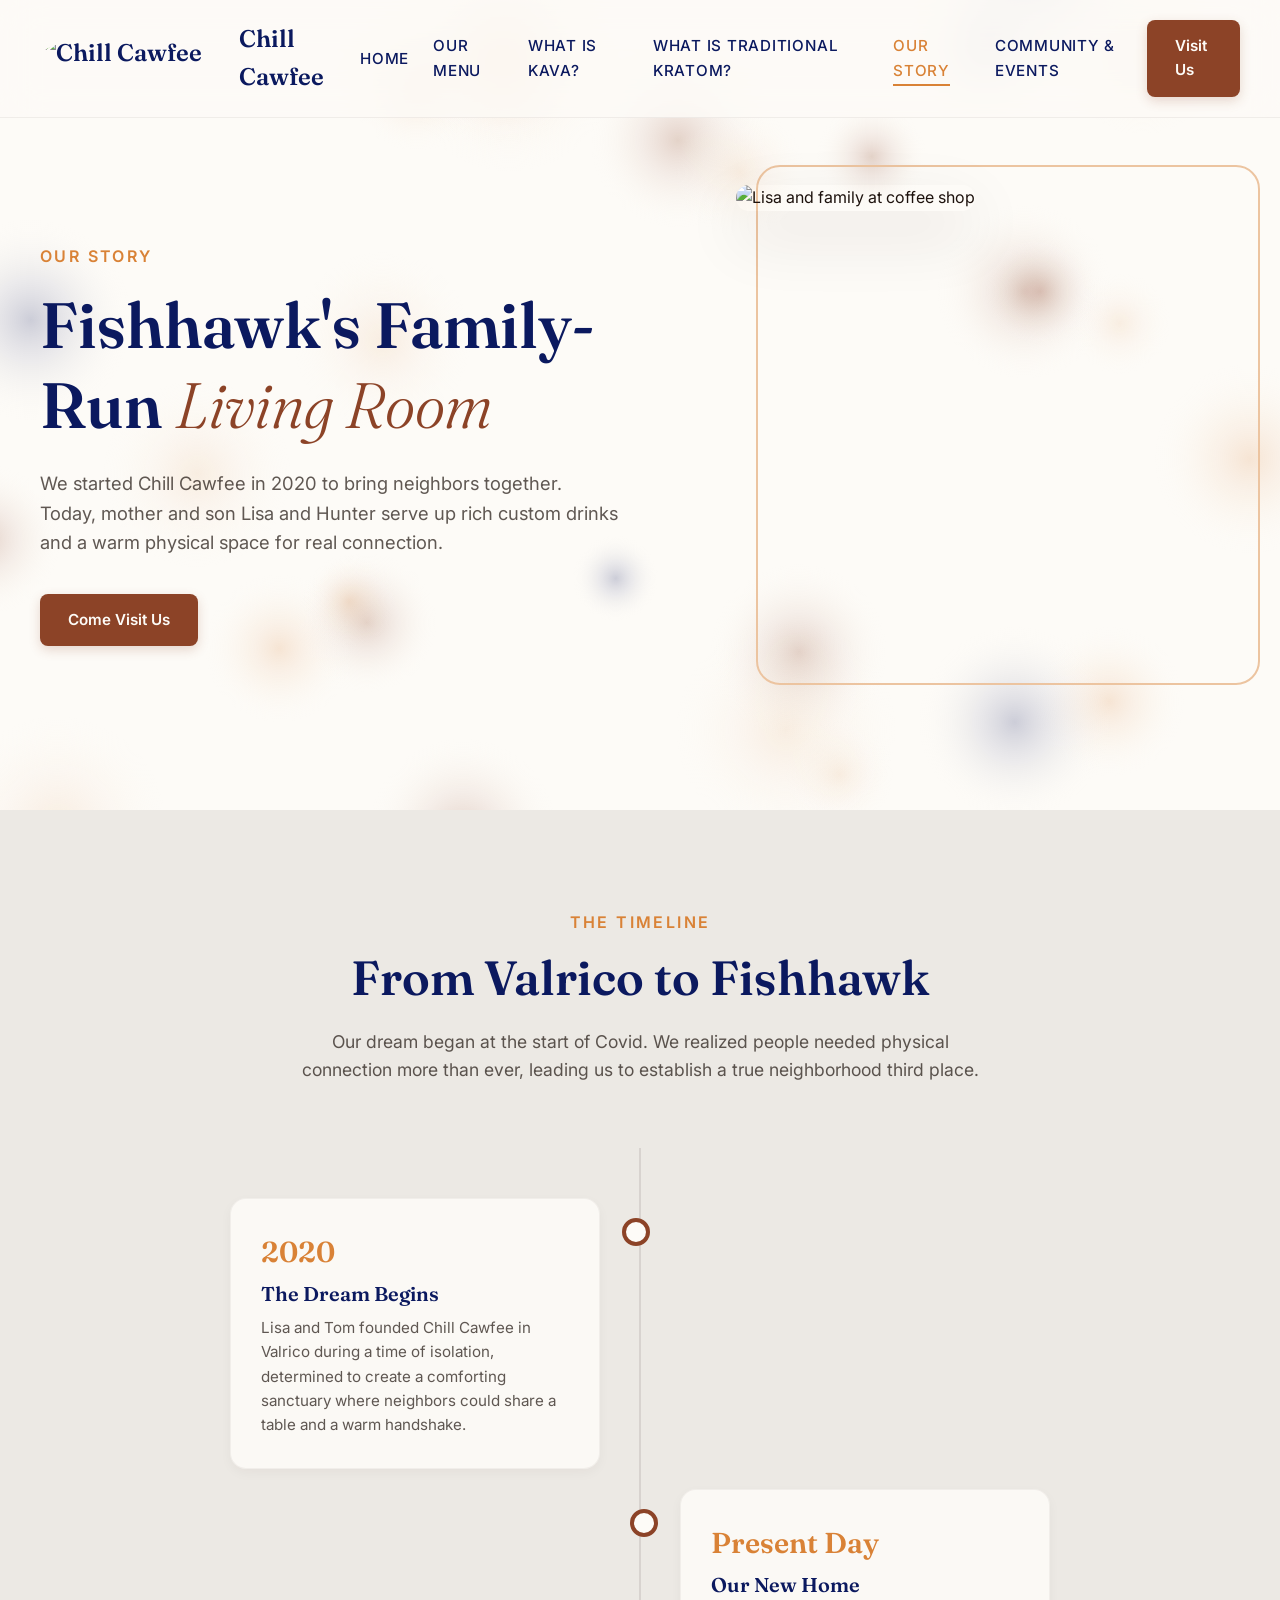
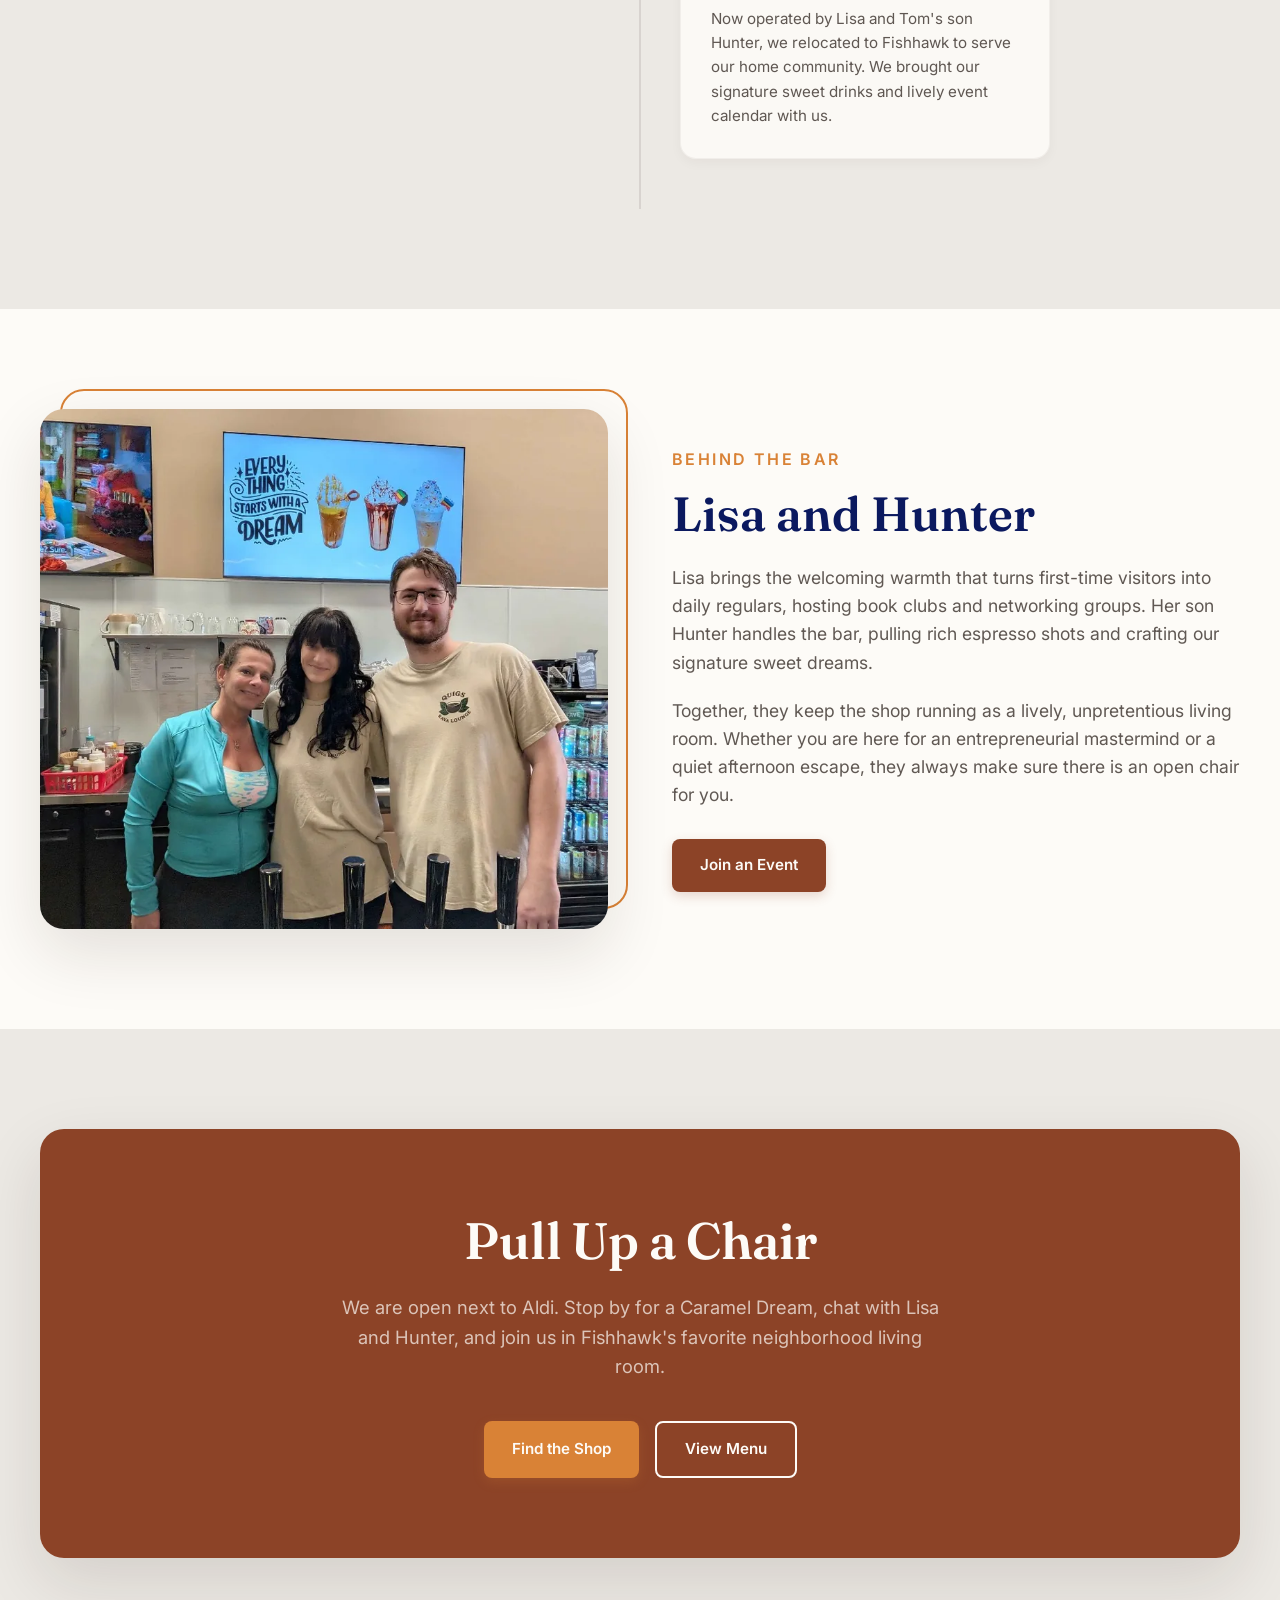
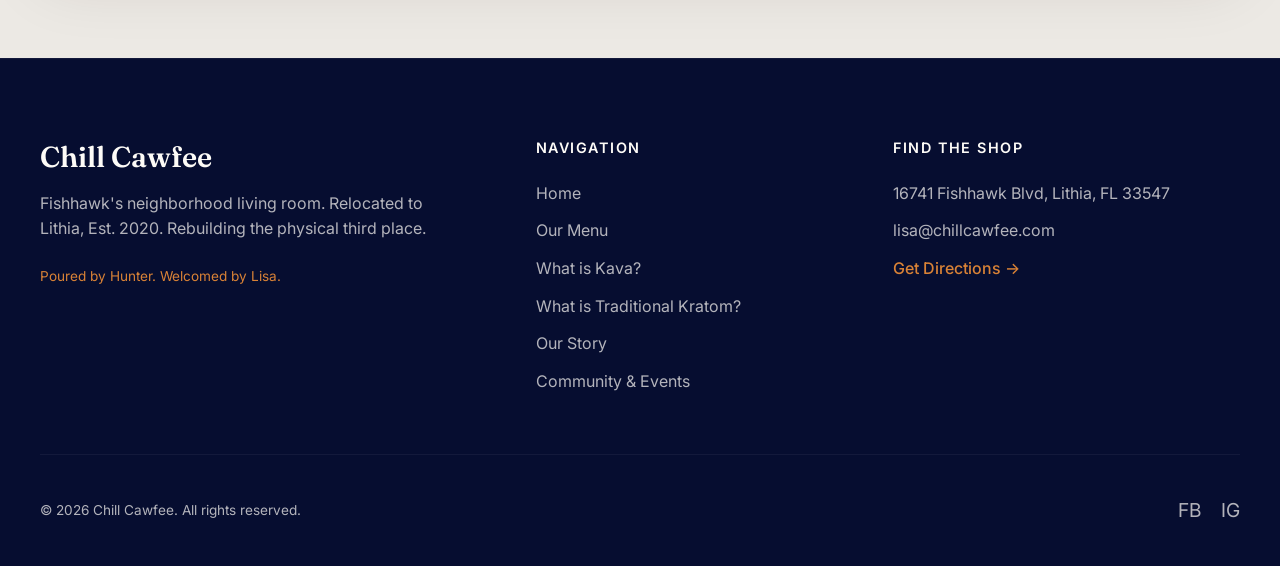
==== commit f7bf5493: "Merge branch 'main' of https://github.com/Brand-Hyve/chill-cawfee" ====
--- a/about.html
+++ b/about.html
@@ -55,7 +55,7 @@
   <!-- Sticky Header -->
   <header class="navbar">
     <div class="navbar-container">
-      <a href="index.html" class="logo-link">
+      <a href="/" class="logo-link">
         <img src="https://assets.zyrosite.com/kKuMz4O3W0xbbwAe/untitled-design-LO1NmizVwhW1nuXs.png" alt="Chill Cawfee Logo" class="logo-img">
         <span>Chill Cawfee</span>
       </a>
@@ -66,12 +66,12 @@
       </button>
       <nav>
         <ul class="nav-menu">
-          <li><a href="index.html" class="nav-link">Home</a></li>
-          <li><a href="menu.html" class="nav-link">Our Menu</a></li>
-          <li><a href="kava.html" class="nav-link">What is Kava?</a></li>
-          <li><a href="kratom.html" class="nav-link">What is Traditional Kratom?</a></li>
-          <li><a href="about.html" class="nav-link active">Our Story</a></li>
-          <li><a href="community.html" class="nav-link">Community &amp; Events</a></li>
+          <li><a href="/" class="nav-link">Home</a></li>
+          <li><a href="menu" class="nav-link">Our Menu</a></li>
+          <li><a href="kava" class="nav-link">What is Kava?</a></li>
+          <li><a href="kratom" class="nav-link">What is Traditional Kratom?</a></li>
+          <li><a href="about" class="nav-link active">Our Story</a></li>
+          <li><a href="community" class="nav-link">Community &amp; Events</a></li>
           <li class="mobile-cta-item">
             <a href="https://maps.app.goo.gl/ACGVDDwkX2eh1vUDA" target="_blank" class="btn btn-primary">Visit Us</a>
           </li>
@@ -145,7 +145,7 @@
           <h2 class="section-title">Lisa and Hunter</h2>
           <p class="section-desc" style="margin-bottom: 20px;">Lisa brings the welcoming warmth that turns first-time visitors into daily regulars, hosting book clubs and networking groups. Her son Hunter handles the bar, pulling rich espresso shots and crafting our signature sweet dreams.</p>
           <p class="section-desc" style="margin-bottom: 30px;">Together, they keep the shop running as a lively, unpretentious living room. Whether you are here for an entrepreneurial mastermind or a quiet afternoon escape, they always make sure there is an open chair for you.</p>
-          <a href="community.html" class="btn btn-primary">Join an Event</a>
+          <a href="community" class="btn btn-primary">Join an Event</a>
         </div>
       </div>
     </div>
@@ -159,7 +159,7 @@
         <p>We are open next to Aldi. Stop by for a Caramel Dream, chat with Lisa and Hunter, and join us in Fishhawk's favorite neighborhood living room.</p>
         <div style="display: flex; justify-content: center; gap: 16px; flex-wrap: wrap;">
           <a href="https://maps.app.goo.gl/ACGVDDwkX2eh1vUDA" target="_blank" class="btn btn-accent">Find the Shop</a>
-          <a href="menu.html" class="btn btn-secondary" style="border-color: var(--color-text-light); color: var(--color-text-light);">View Menu</a>
+          <a href="menu" class="btn btn-secondary" style="border-color: var(--color-text-light); color: var(--color-text-light);">View Menu</a>
         </div>
       </div>
     </div>
@@ -176,12 +176,12 @@
       <div class="footer-links">
         <h4>Navigation</h4>
         <ul class="footer-menu">
-          <li><a href="index.html" class="footer-link">Home</a></li>
-          <li><a href="menu.html" class="footer-link">Our Menu</a></li>
-          <li><a href="kava.html" class="footer-link">What is Kava?</a></li>
-          <li><a href="kratom.html" class="footer-link">What is Traditional Kratom?</a></li>
-          <li><a href="about.html" class="footer-link">Our Story</a></li>
-          <li><a href="community.html" class="footer-link">Community &amp; Events</a></li>
+          <li><a href="/" class="footer-link">Home</a></li>
+          <li><a href="menu" class="footer-link">Our Menu</a></li>
+          <li><a href="kava" class="footer-link">What is Kava?</a></li>
+          <li><a href="kratom" class="footer-link">What is Traditional Kratom?</a></li>
+          <li><a href="about" class="footer-link">Our Story</a></li>
+          <li><a href="community" class="footer-link">Community &amp; Events</a></li>
         </ul>
       </div>
       <div class="footer-contact">
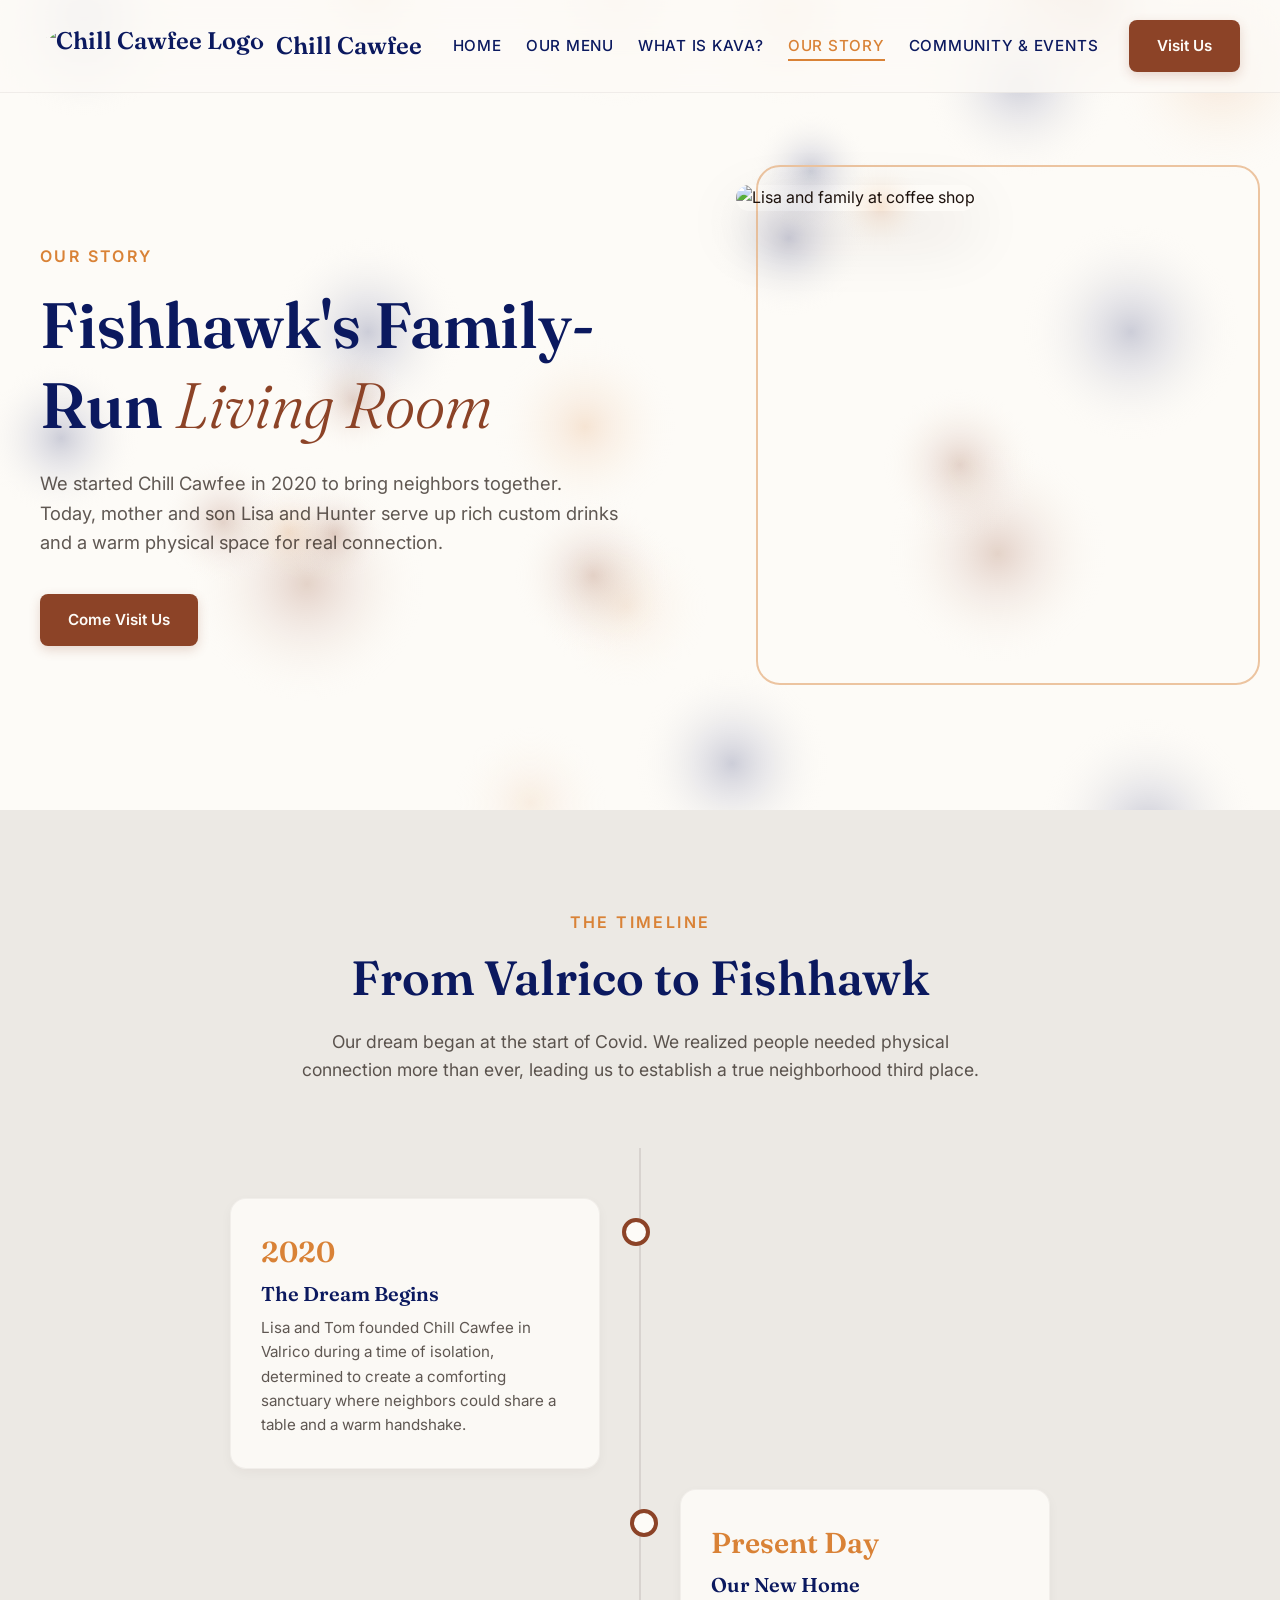
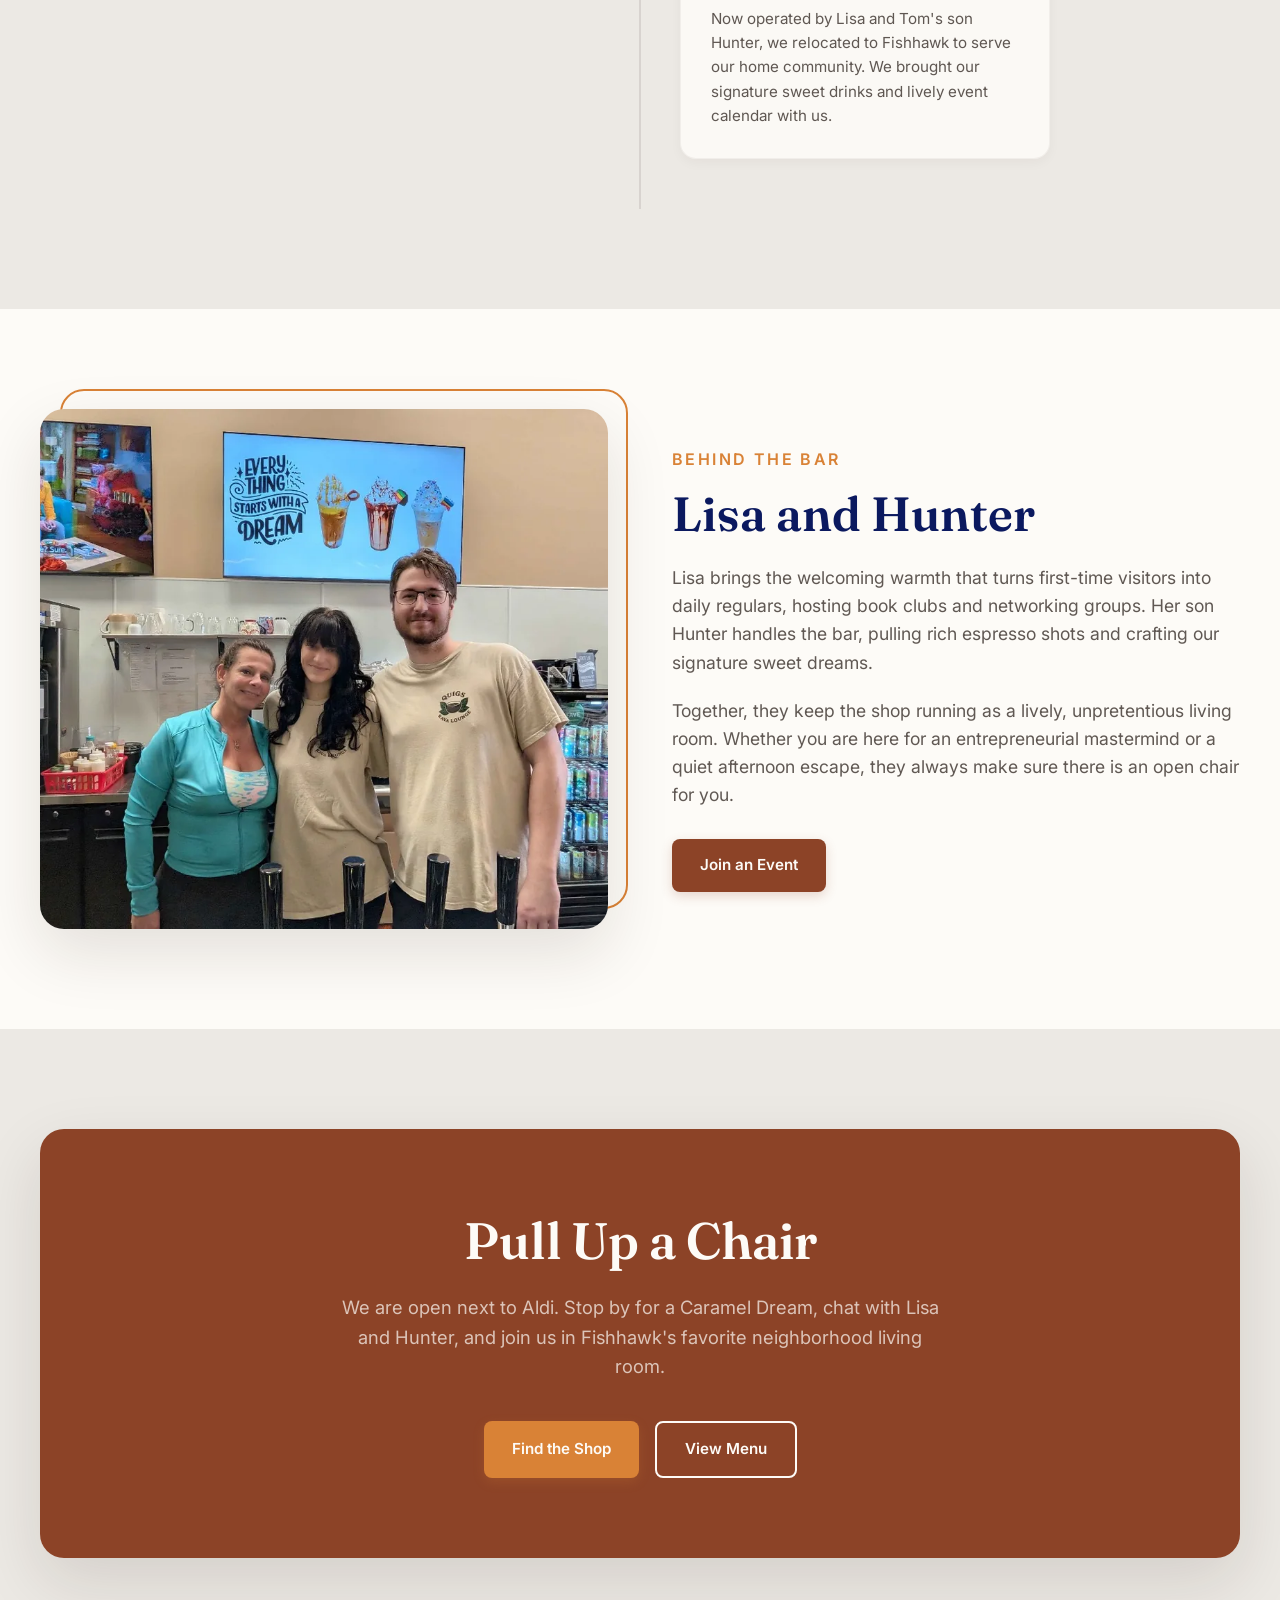
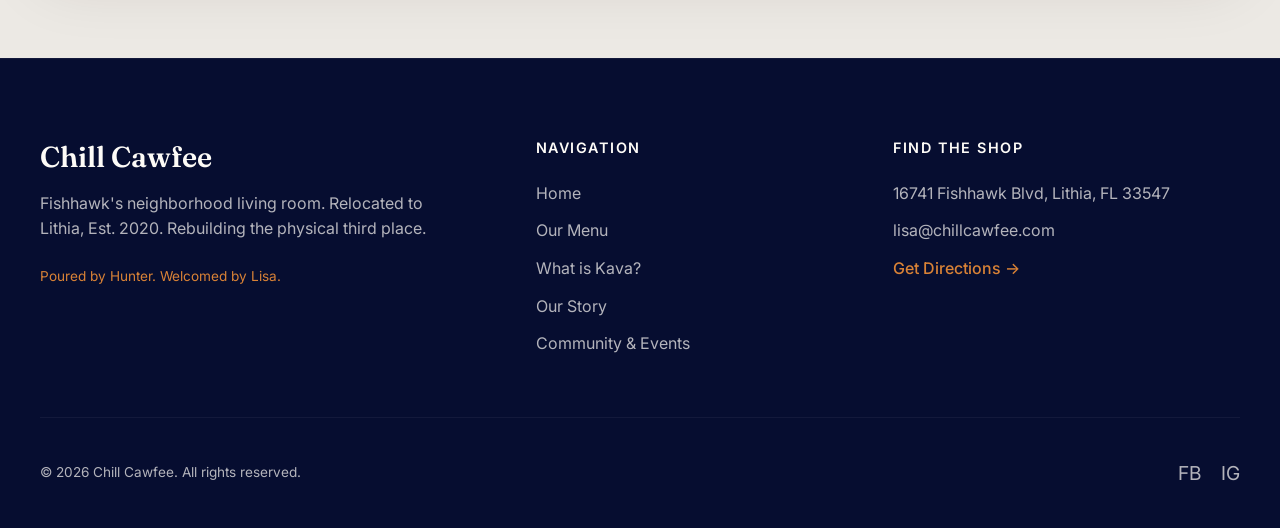
==== commit c2cb0c99: "remove: all kratom references from Chill Cawfee site - Deleted kratom.html page entirely - Removed a" ====
--- a/about.html
+++ b/about.html
@@ -69,8 +69,7 @@
           <li><a href="/" class="nav-link">Home</a></li>
           <li><a href="menu" class="nav-link">Our Menu</a></li>
           <li><a href="kava" class="nav-link">What is Kava?</a></li>
-          <li><a href="kratom" class="nav-link">What is Traditional Kratom?</a></li>
-          <li><a href="about" class="nav-link active">Our Story</a></li>
+<li><a href="about" class="nav-link active">Our Story</a></li>
           <li><a href="community" class="nav-link">Community &amp; Events</a></li>
           <li class="mobile-cta-item">
             <a href="https://maps.app.goo.gl/ACGVDDwkX2eh1vUDA" target="_blank" class="btn btn-primary">Visit Us</a>
@@ -179,8 +178,7 @@
           <li><a href="/" class="footer-link">Home</a></li>
           <li><a href="menu" class="footer-link">Our Menu</a></li>
           <li><a href="kava" class="footer-link">What is Kava?</a></li>
-          <li><a href="kratom" class="footer-link">What is Traditional Kratom?</a></li>
-          <li><a href="about" class="footer-link">Our Story</a></li>
+<li><a href="about" class="footer-link">Our Story</a></li>
           <li><a href="community" class="footer-link">Community &amp; Events</a></li>
         </ul>
       </div>
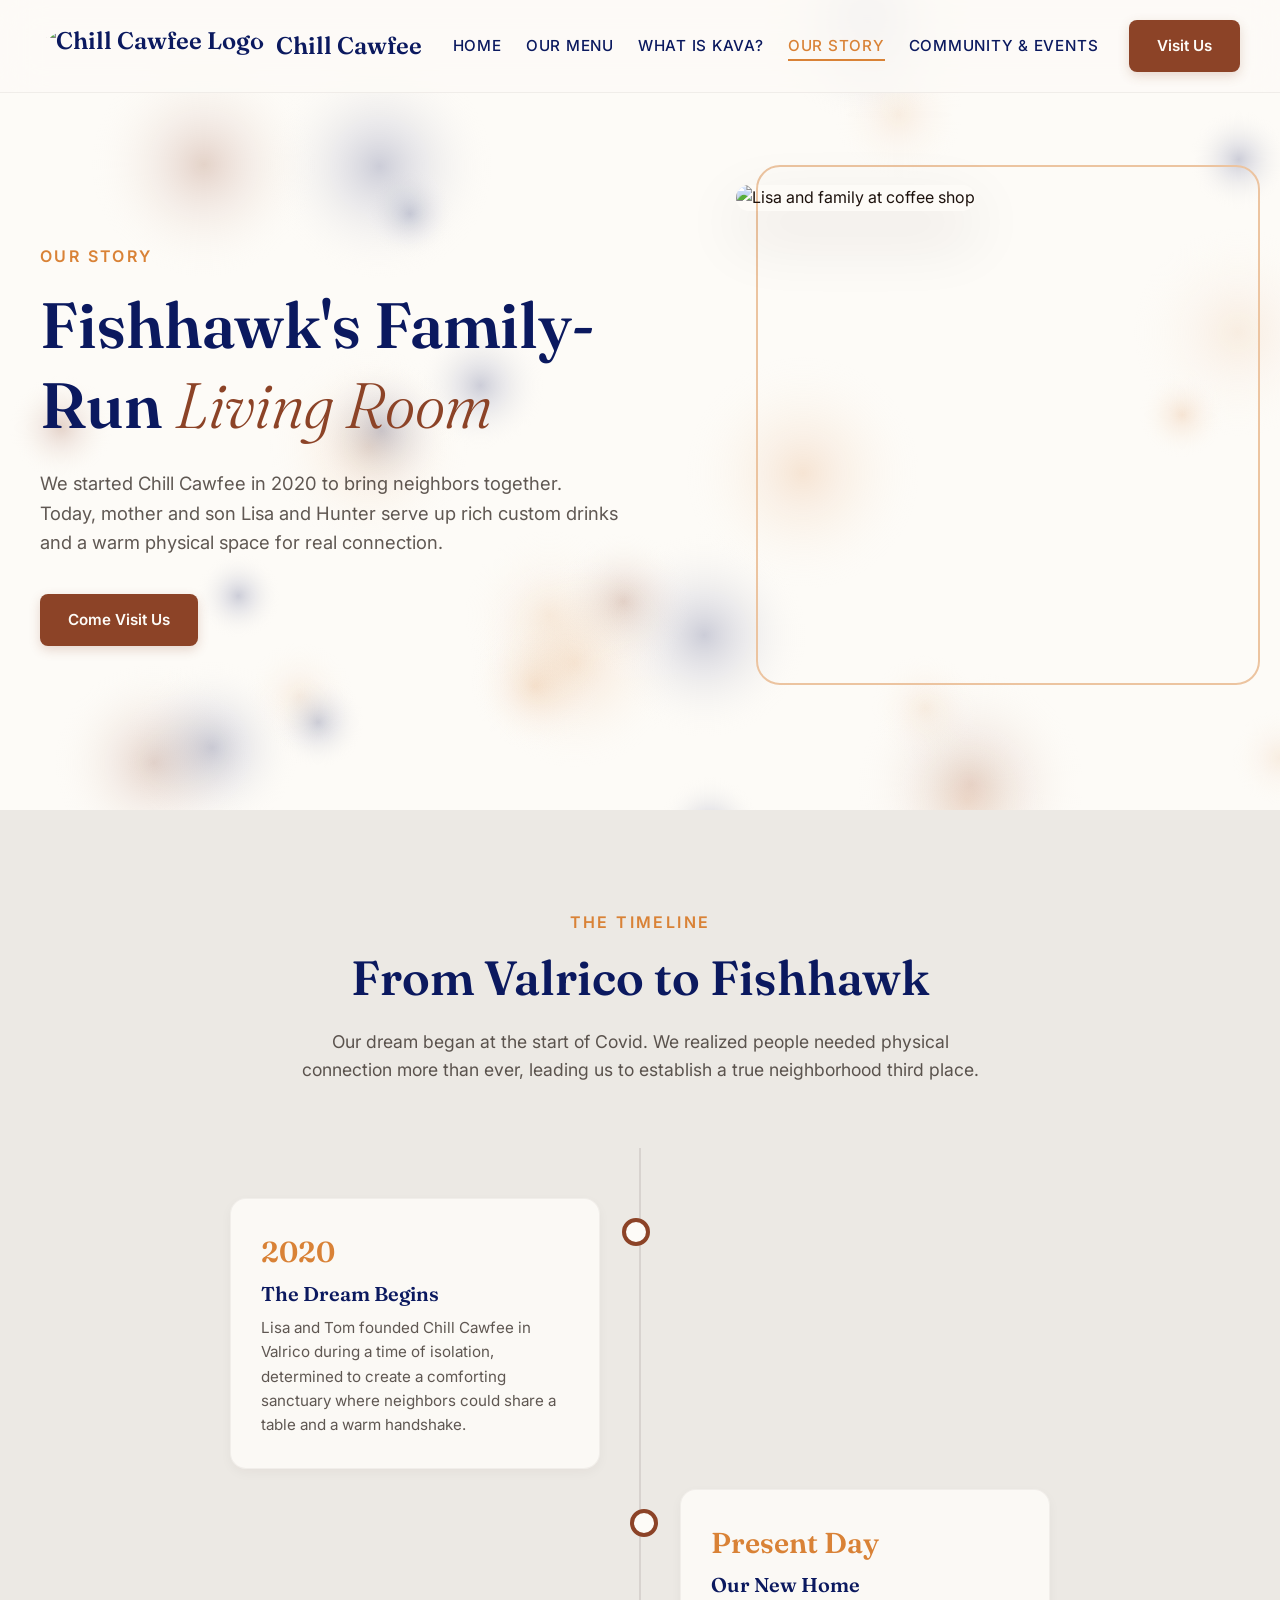
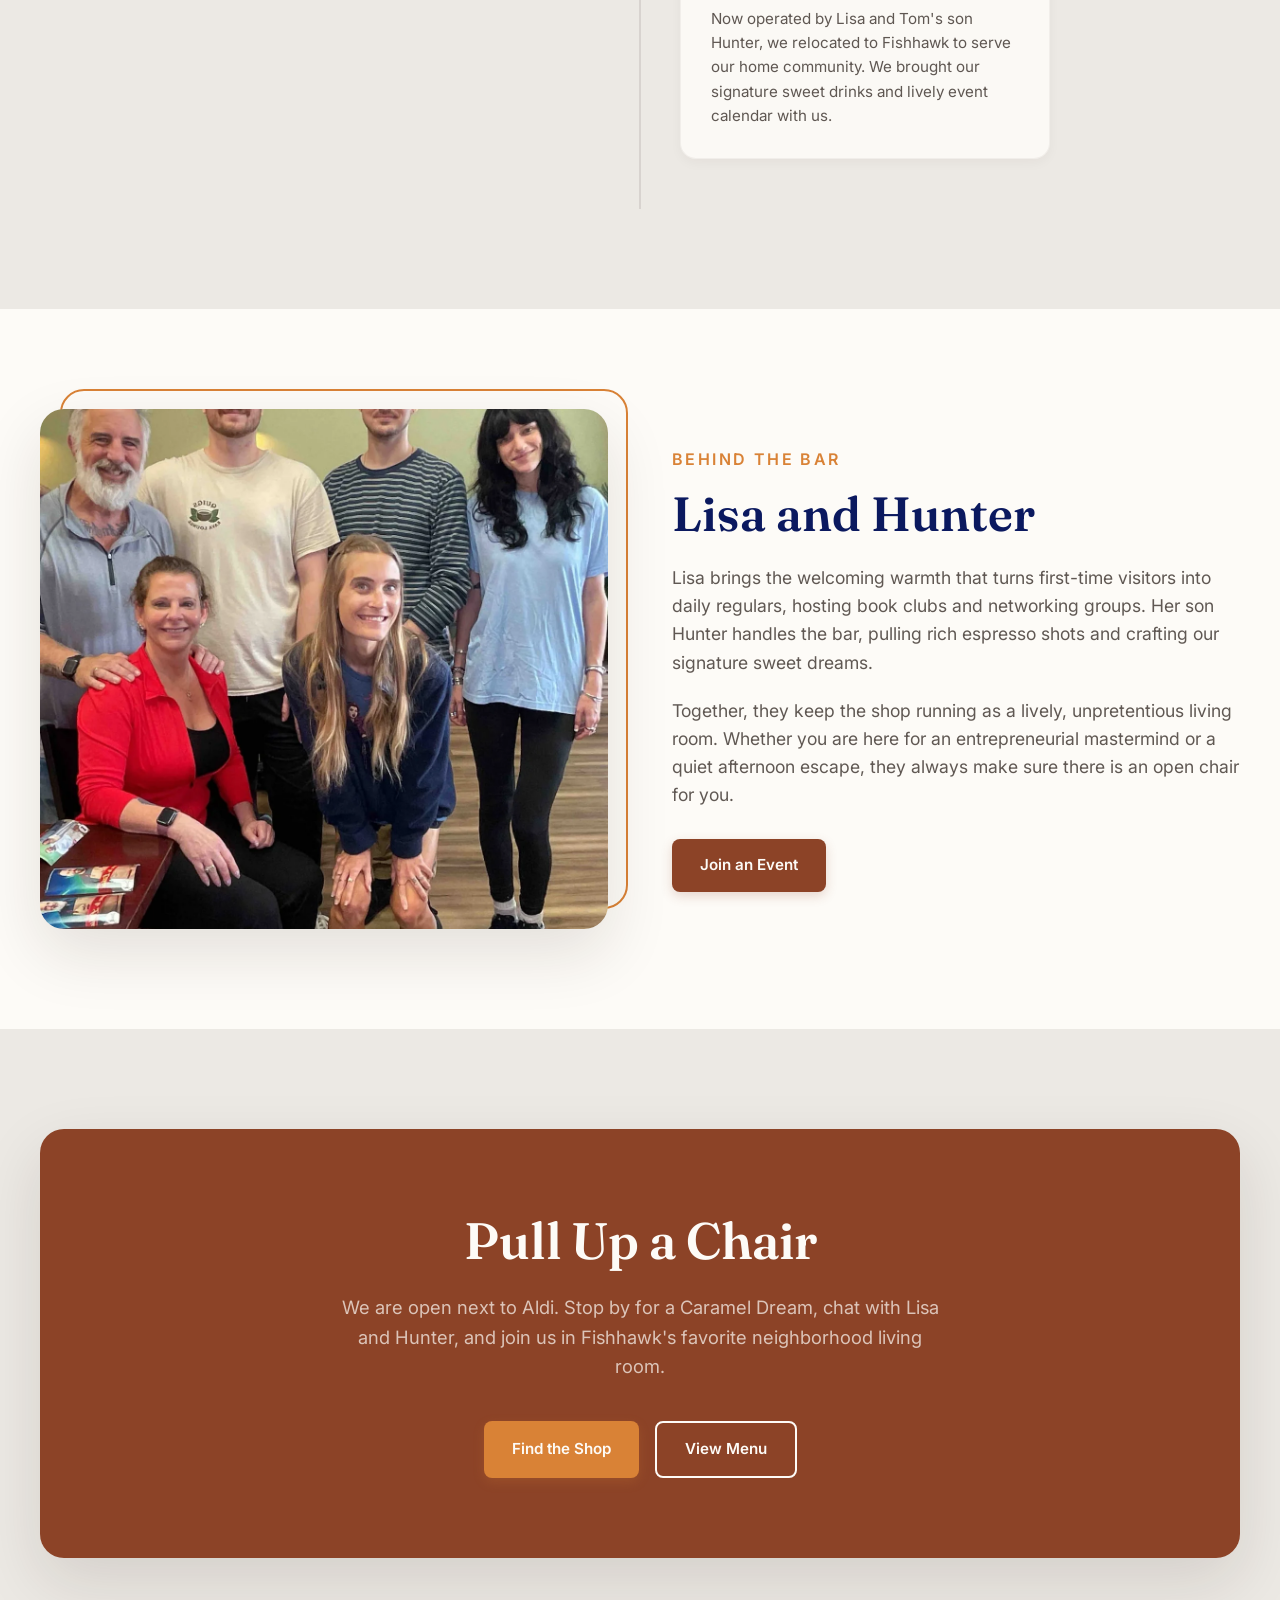
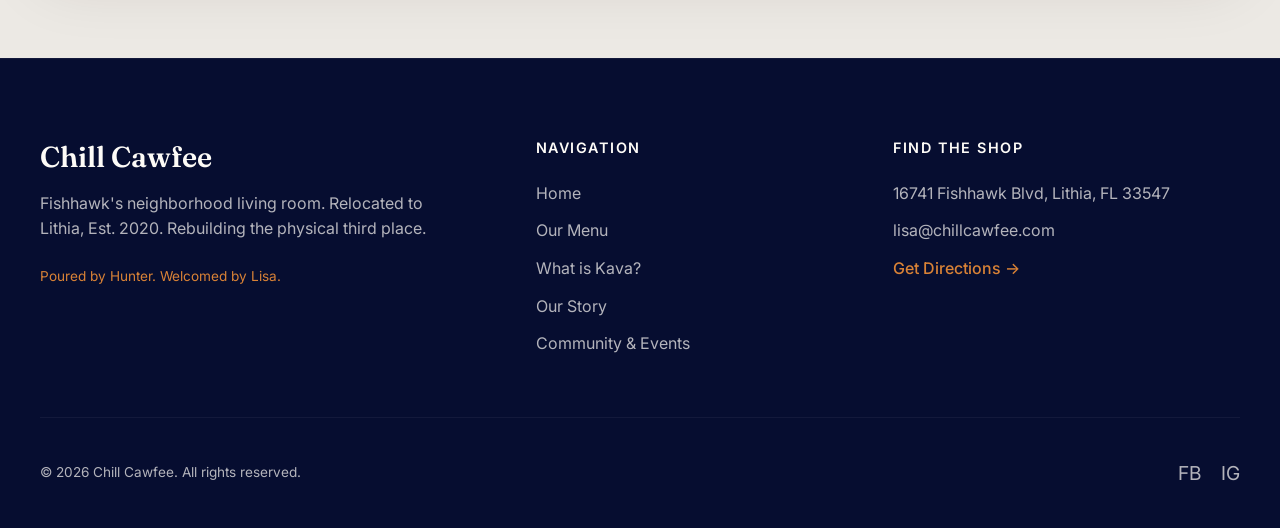
==== commit 8753df67: "feat: update team photo on about page - Added new team photo from July 29, 2026 event - Optimized to" ====
--- a/about.html
+++ b/about.html
@@ -135,7 +135,7 @@
       <div class="grid-2">
         <div class="animate-on-scroll">
           <div class="hero-image-wrapper">
-            <img src="lisa-and-hunter.webp" alt="Lisa and Hunter Behind the Bar at Chill Cawfee" class="hero-image">
+            <img src="assets/team-photo-2026.webp" alt="Chill Cawfee Team: Lisa, Hunter, and the Family" class="hero-image">
             <div class="hero-image-mask" style="border-color: var(--color-accent);"></div>
           </div>
         </div>
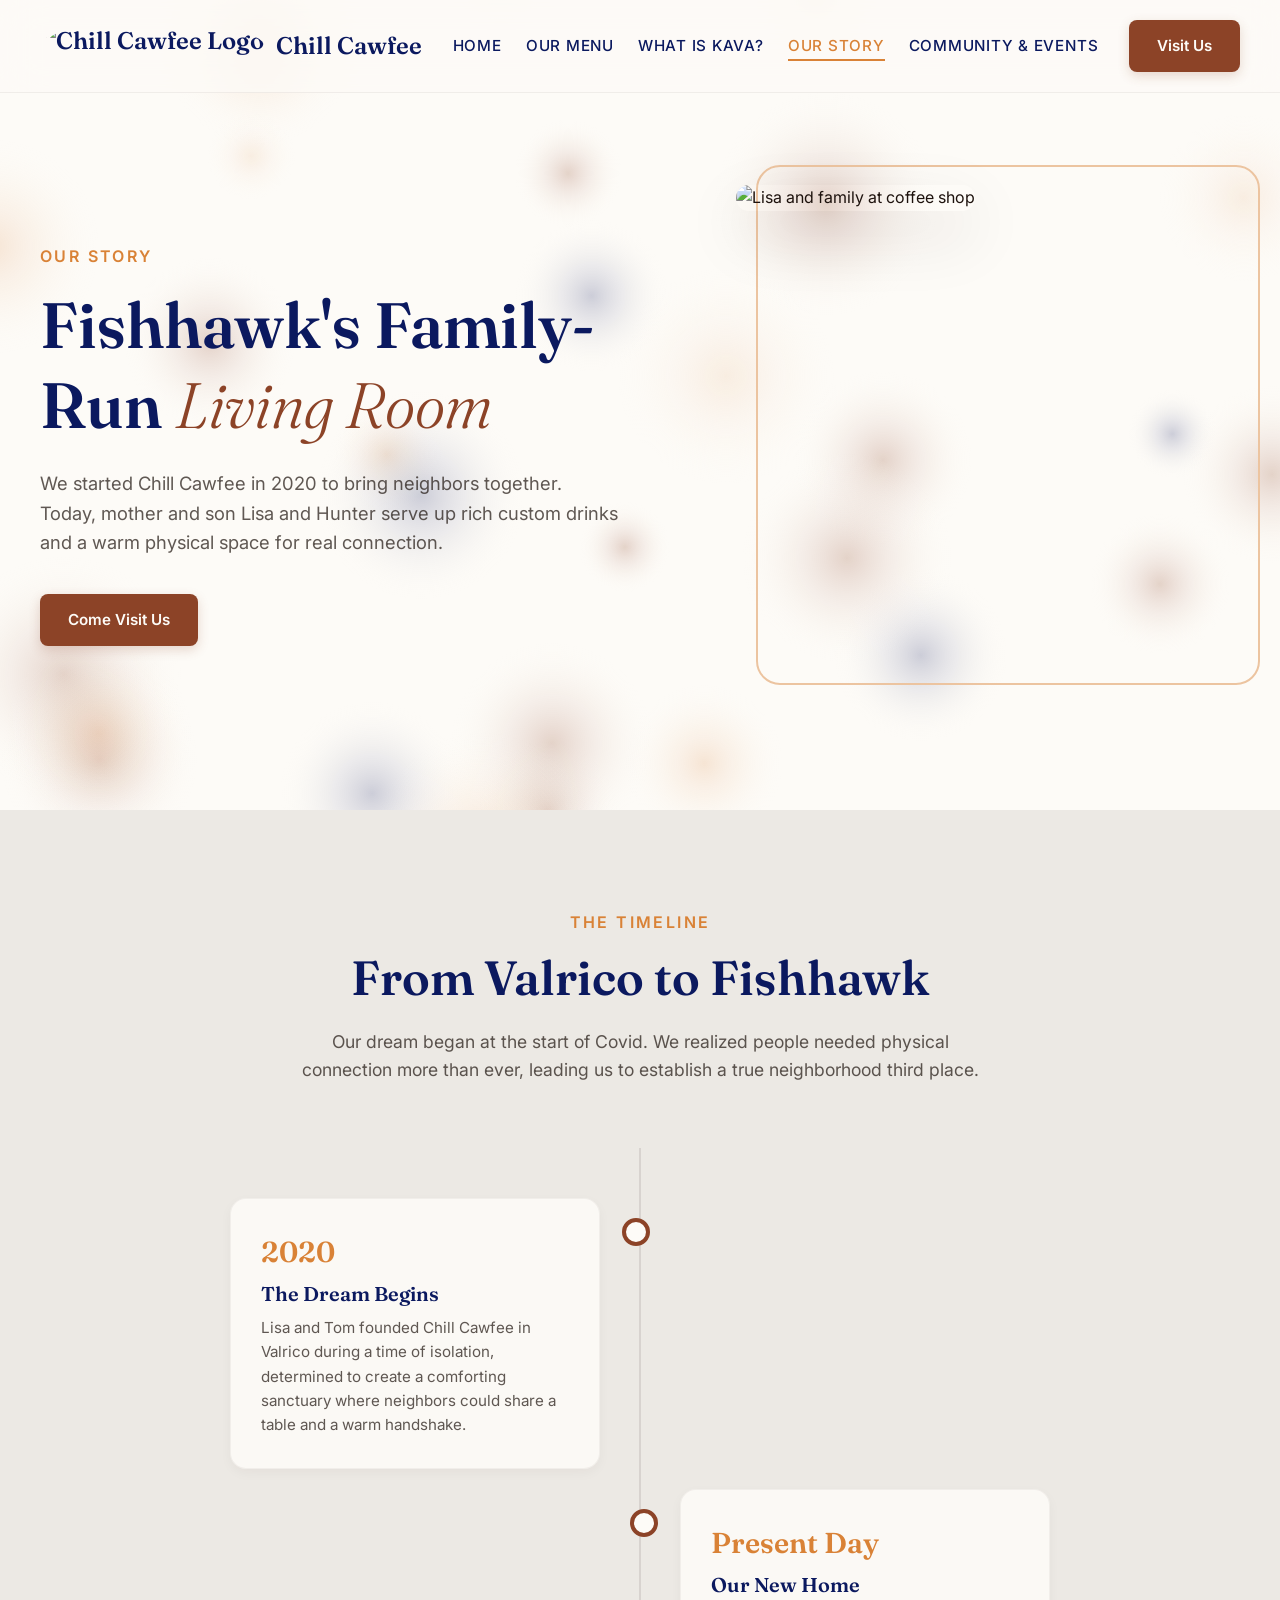
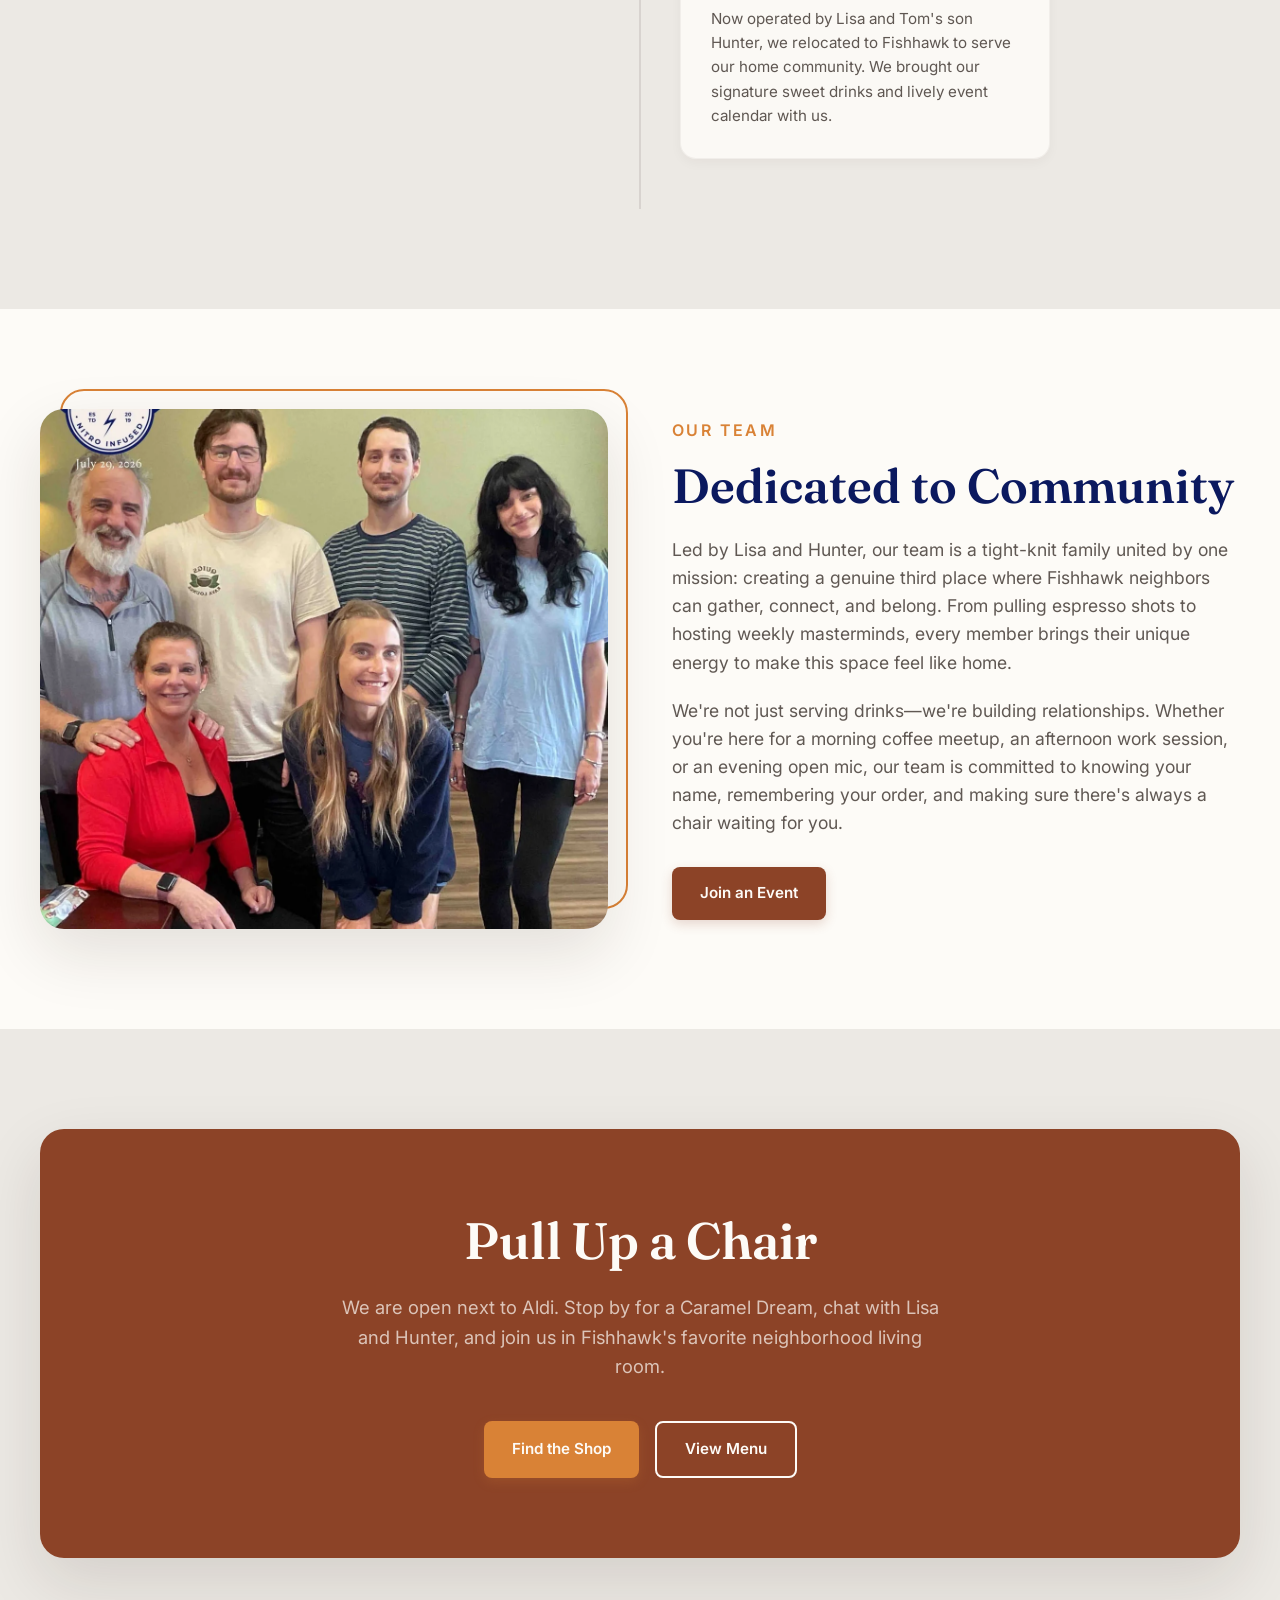
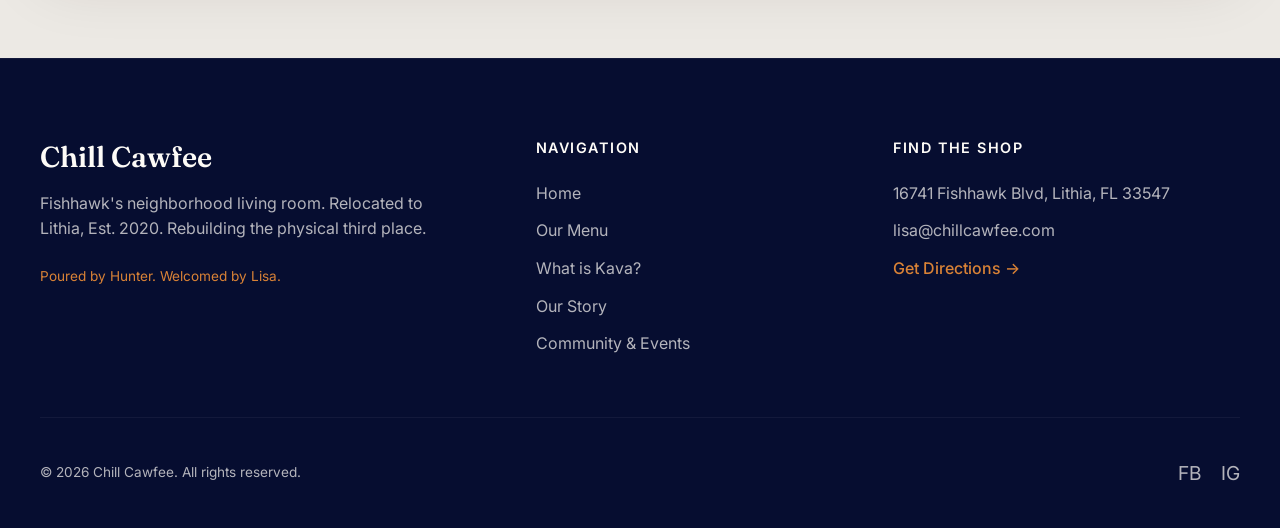
==== commit 9fae09a1: "feat: update team section with community focus and improved photo visibility Content changes (about." ====
--- a/about.html
+++ b/about.html
@@ -140,10 +140,10 @@
           </div>
         </div>
         <div class="animate-on-scroll stagger-1">
-          <span class="section-tagline">Behind the Bar</span>
-          <h2 class="section-title">Lisa and Hunter</h2>
-          <p class="section-desc" style="margin-bottom: 20px;">Lisa brings the welcoming warmth that turns first-time visitors into daily regulars, hosting book clubs and networking groups. Her son Hunter handles the bar, pulling rich espresso shots and crafting our signature sweet dreams.</p>
-          <p class="section-desc" style="margin-bottom: 30px;">Together, they keep the shop running as a lively, unpretentious living room. Whether you are here for an entrepreneurial mastermind or a quiet afternoon escape, they always make sure there is an open chair for you.</p>
+          <span class="section-tagline">Our Team</span>
+          <h2 class="section-title">Dedicated to Community</h2>
+          <p class="section-desc" style="margin-bottom: 20px;">Led by Lisa and Hunter, our team is a tight-knit family united by one mission: creating a genuine third place where Fishhawk neighbors can gather, connect, and belong. From pulling espresso shots to hosting weekly masterminds, every member brings their unique energy to make this space feel like home.</p>
+          <p class="section-desc" style="margin-bottom: 30px;">We're not just serving drinks—we're building relationships. Whether you're here for a morning coffee meetup, an afternoon work session, or an evening open mic, our team is committed to knowing your name, remembering your order, and making sure there's always a chair waiting for you.</p>
           <a href="community" class="btn btn-primary">Join an Event</a>
         </div>
       </div>
--- a/style.css
+++ b/style.css
@@ -386,6 +386,11 @@
   box-shadow: var(--shadow-lg);
 }
 
+/* Team photo specific positioning - ensure all faces visible */
+.hero-image[src*="team-photo-2026"] {
+  object-position: center 30%;
+}
+
 .hero-image-mask {
   position: absolute;
   top: -20px;
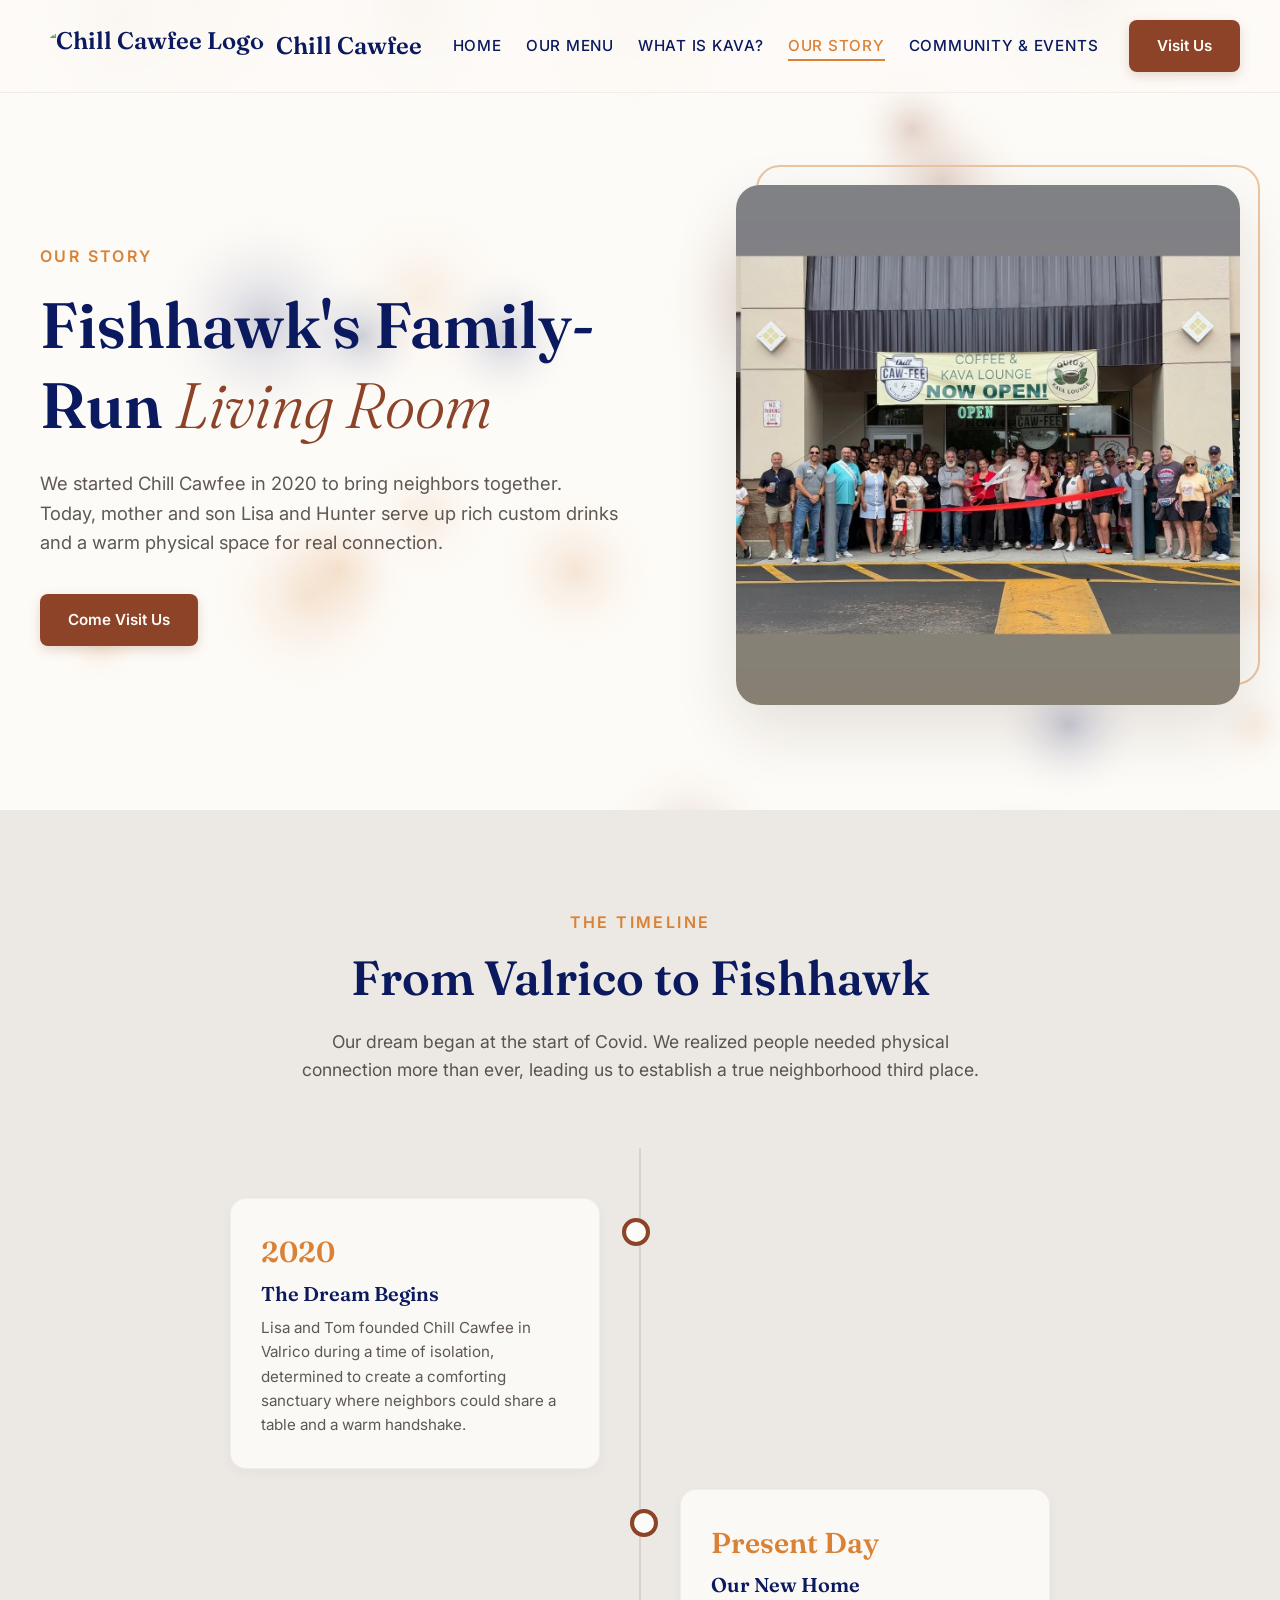
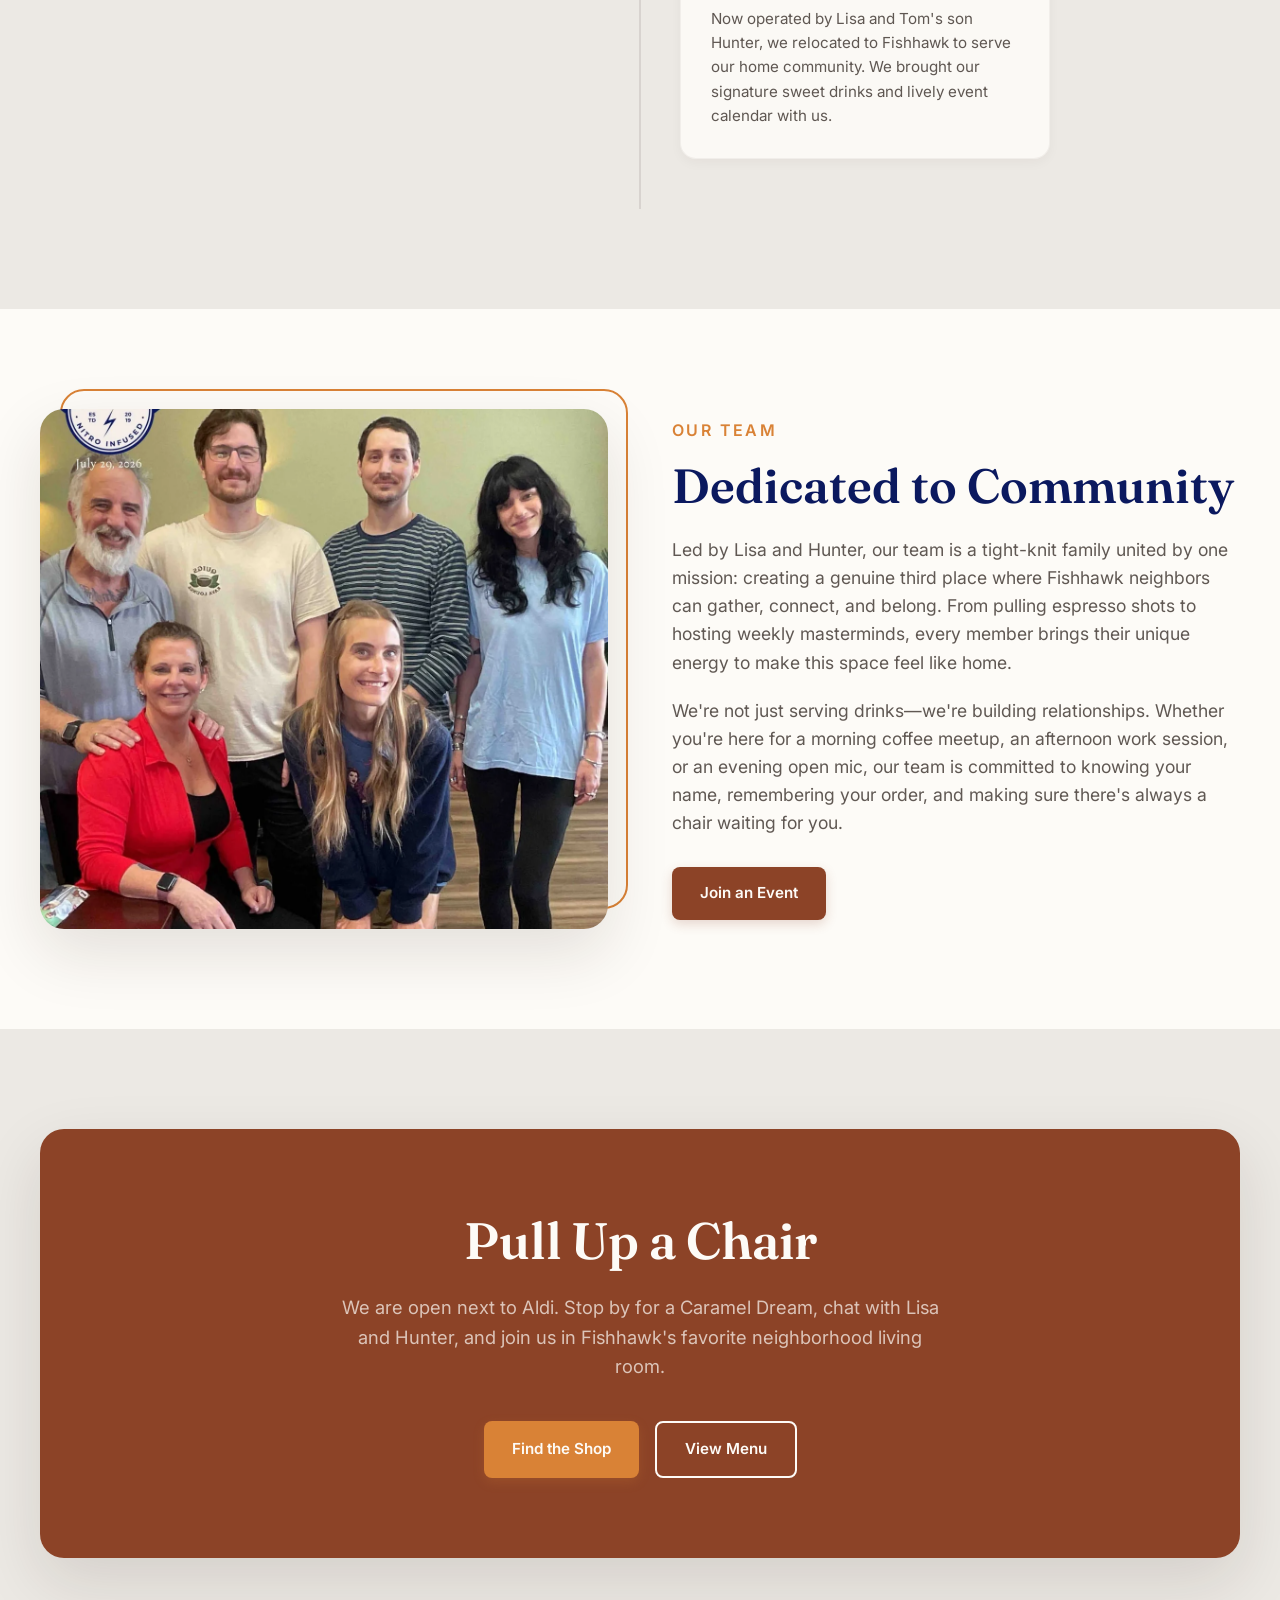
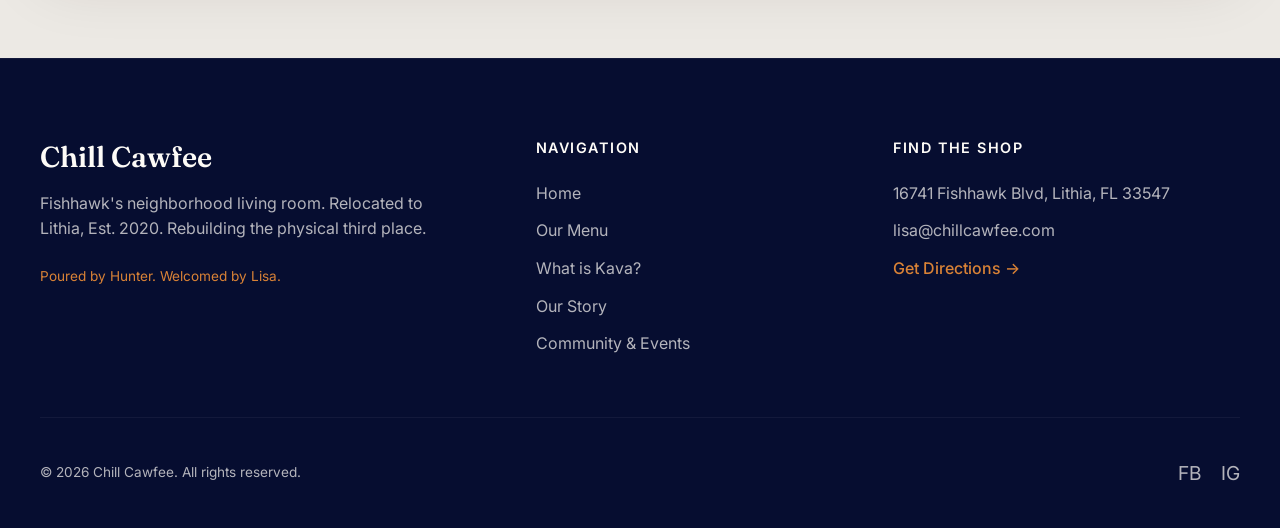
==== commit eb68b73a: "feat: add ribbon cutting photo to about page hero Replaced the old Zyro-hosted image with the ribbon" ====
--- a/about.html
+++ b/about.html
@@ -92,7 +92,7 @@
         <a href="https://maps.app.goo.gl/ACGVDDwkX2eh1vUDA" target="_blank" class="btn btn-primary">Come Visit Us</a>
       </div>
       <div class="hero-image-wrapper animate-on-scroll stagger-2">
-        <img src="https://assets.zyrosite.com/kKuMz4O3W0xbbwAe/img_1965-qaGMWjxR8HLleJD2.jpg" alt="Lisa and family at coffee shop" class="hero-image">
+        <img src="assets/ribbon-cutting-2026.webp" alt="Chill Cawfee & Quigs Kava Lounge Grand Opening - Ribbon Cutting Ceremony with Lisa, Hunter, and the Community" class="hero-image">
         <div class="hero-image-mask"></div>
       </div>
     </div>
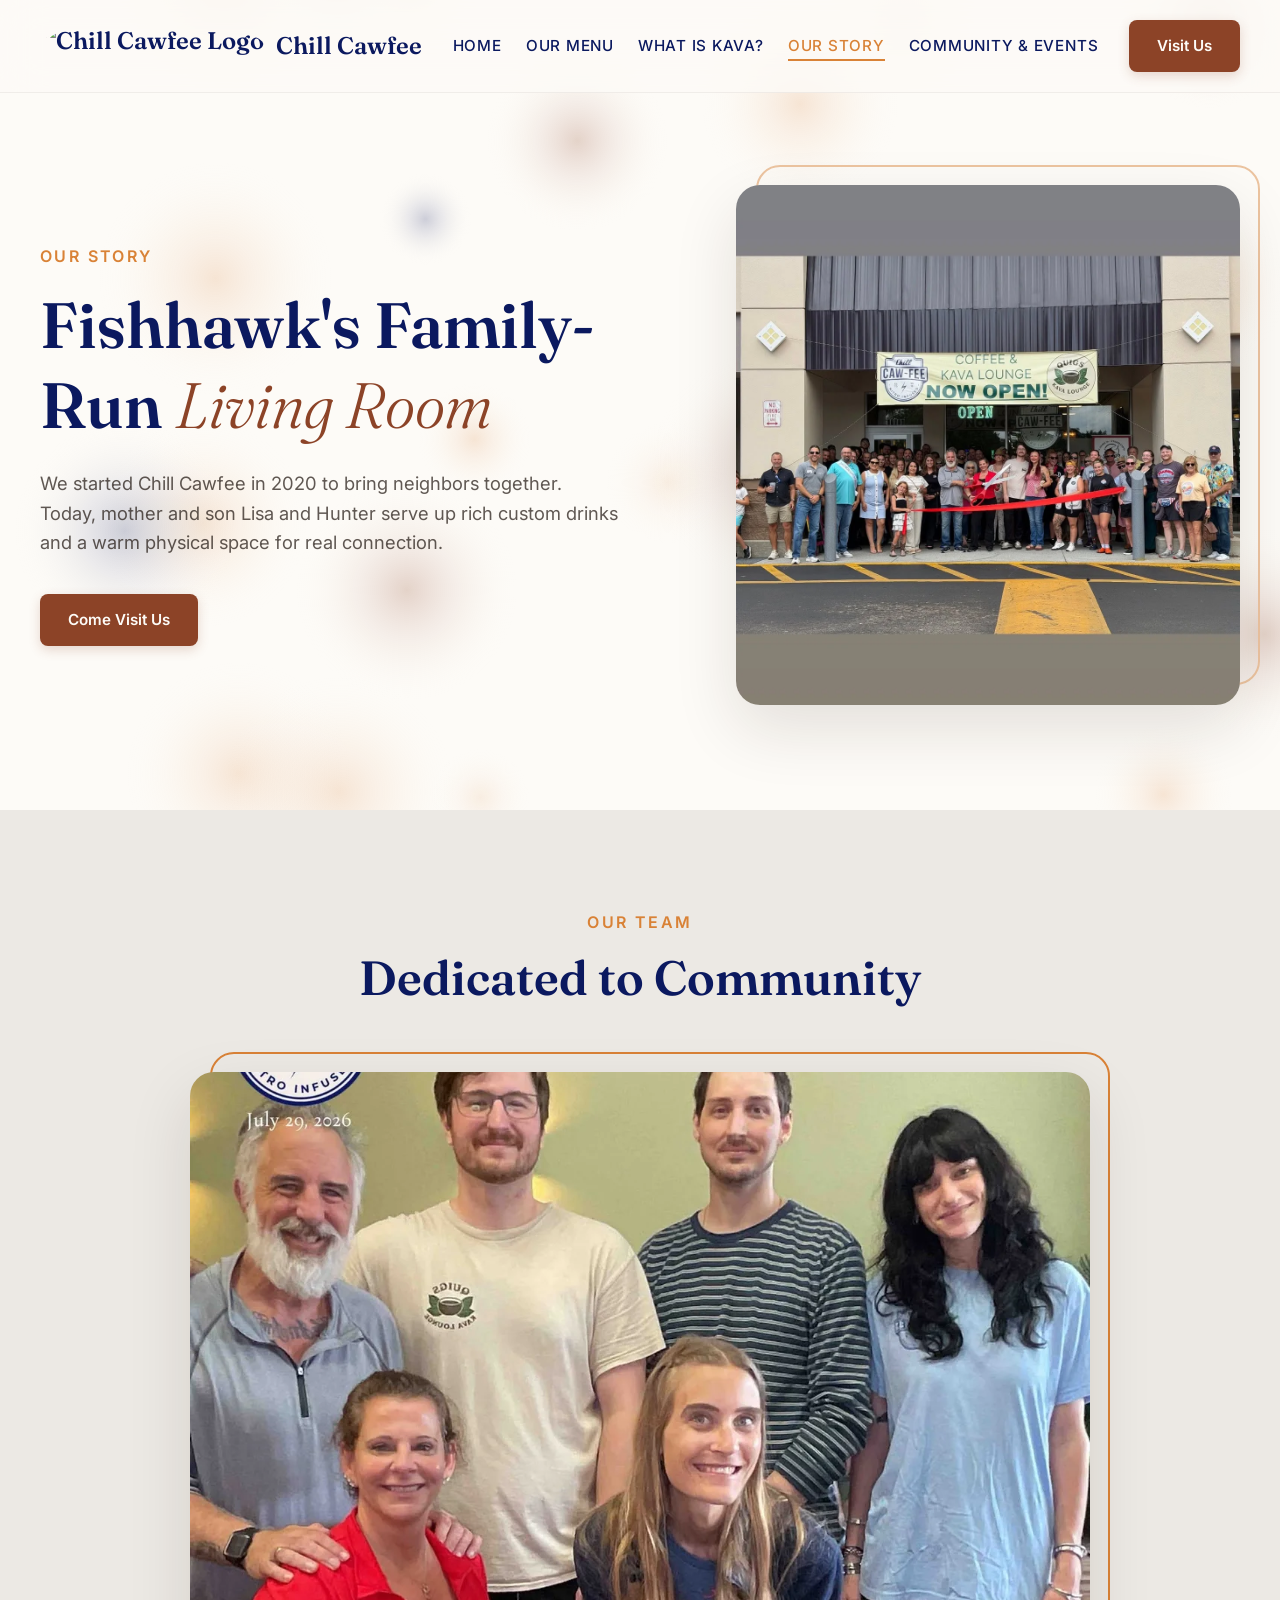
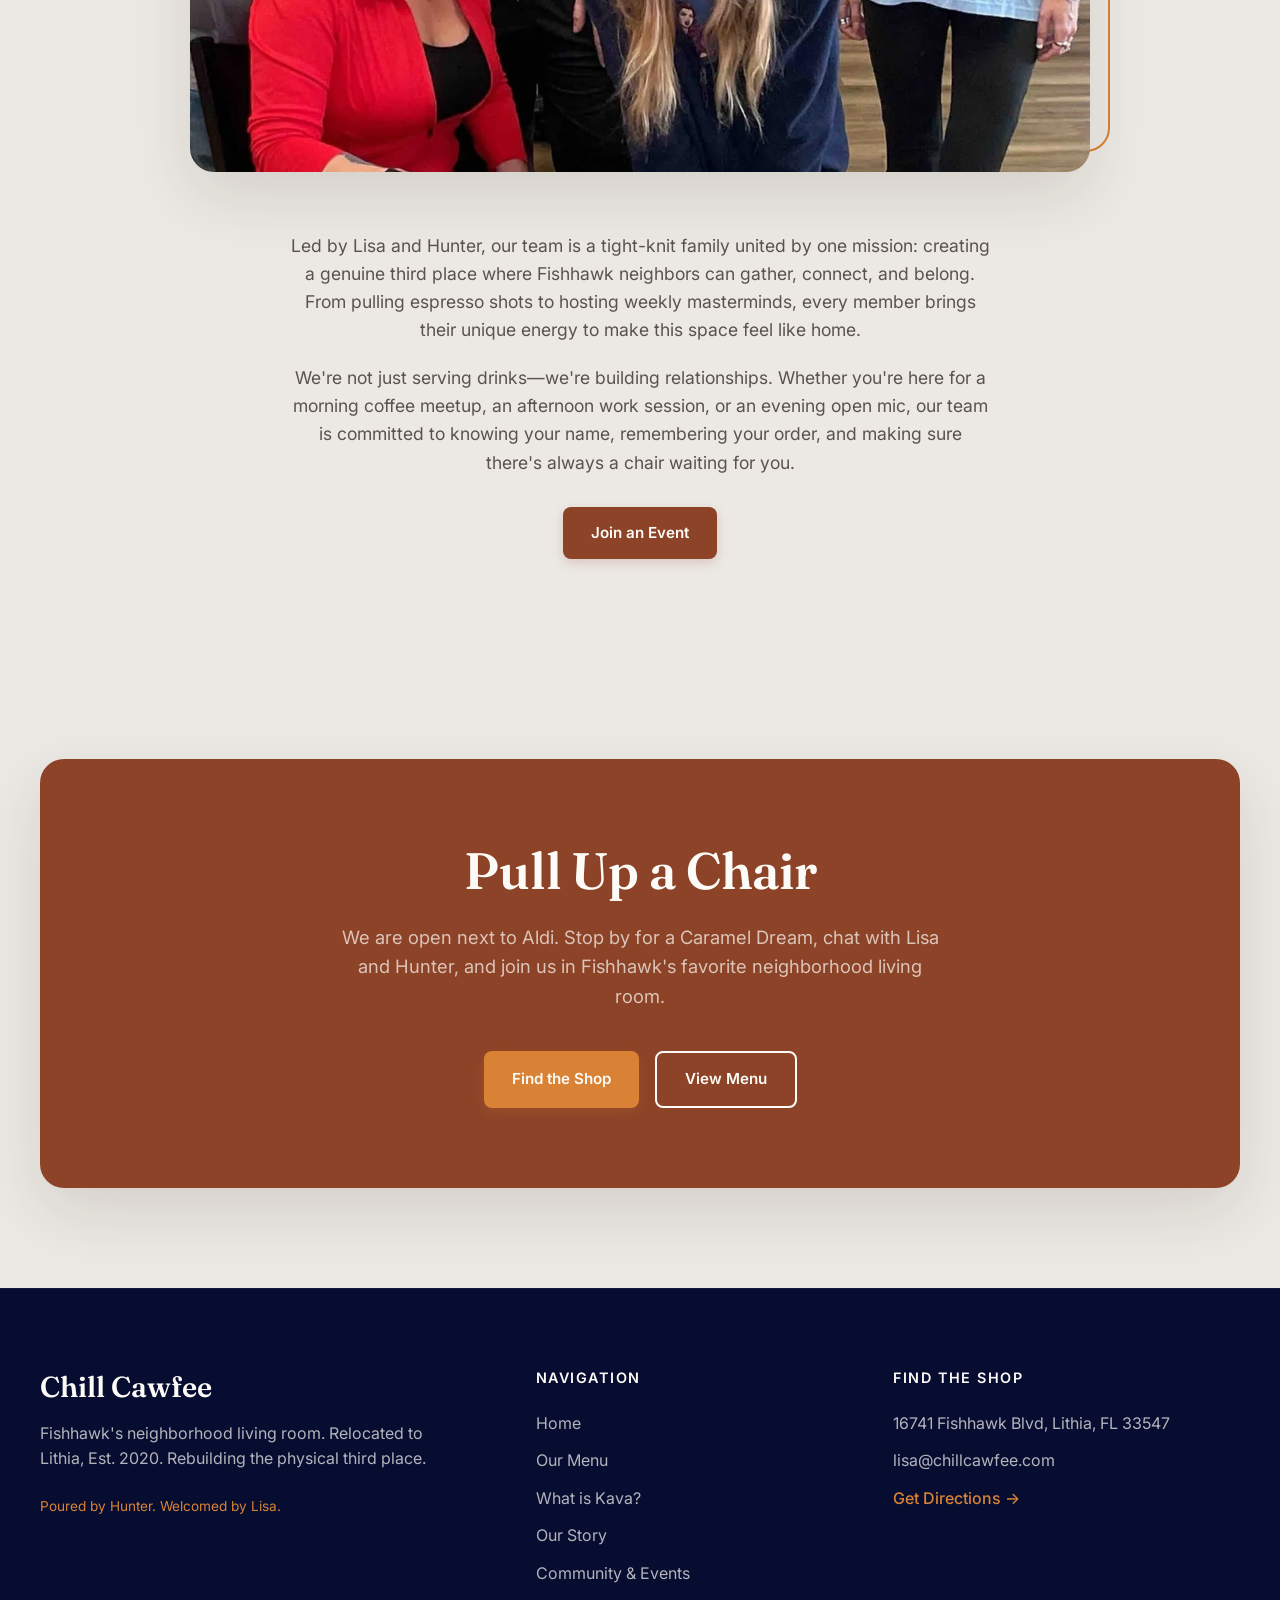
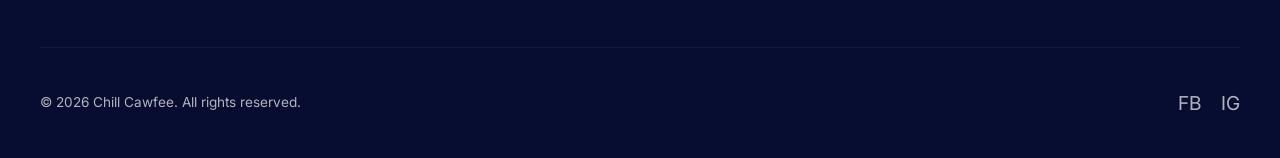
==== commit 0ee70204: "feat: remove timeline and enlarge team photo for better visibility Content changes: - Removed timeli" ====
--- a/about.html
+++ b/about.html
@@ -98,54 +98,27 @@
     </div>
   </section>
 
-  <!-- Timeline Section -->
+  <!-- Team Profile Section -->
   <section class="section section-alt">
     <div class="section-container">
-      <div class="section-header animate-on-scroll">
-        <span class="section-tagline">The Timeline</span>
-        <h2 class="section-title">From Valrico to Fishhawk</h2>
-        <p class="section-desc">Our dream began at the start of Covid. We realized people needed physical connection more than ever, leading us to establish a true neighborhood third place.</p>
+      <div class="section-header animate-on-scroll" style="text-align: center;">
+        <span class="section-tagline">Our Team</span>
+        <h2 class="section-title">Dedicated to Community</h2>
       </div>
-
-      <div class="timeline animate-on-scroll">
-        <!-- Timeline Item 1 -->
-        <div class="timeline-item left-item">
-          <div class="timeline-content animate-on-scroll">
-            <div class="timeline-year">2020</div>
-            <h3 style="font-size: 1.25rem; margin-bottom: 10px;">The Dream Begins</h3>
-            <p style="font-size: 0.95rem; color: var(--color-text-muted);">Lisa and Tom founded Chill Cawfee in Valrico during a time of isolation, determined to create a comforting sanctuary where neighbors could share a table and a warm handshake.</p>
-          </div>
-        </div>
-
-        <!-- Timeline Item 2 -->
-        <div class="timeline-item right-item">
-          <div class="timeline-content animate-on-scroll">
-            <div class="timeline-year">Present Day</div>
-            <h3 style="font-size: 1.25rem; margin-bottom: 10px;">Our New Home</h3>
-            <p style="font-size: 0.95rem; color: var(--color-text-muted);">Now operated by Lisa and Tom's son Hunter, we relocated to Fishhawk to serve our home community. We brought our signature sweet drinks and lively event calendar with us.</p>
-          </div>
+      
+      <!-- Large Team Photo -->
+      <div class="animate-on-scroll" style="max-width: 900px; margin: 0 auto 60px auto;">
+        <div class="hero-image-wrapper" style="height: 700px;">
+          <img src="assets/team-photo-2026.webp" alt="Chill Cawfee Team: Lisa, Hunter, and the Family" class="hero-image">
+          <div class="hero-image-mask" style="border-color: var(--color-accent);"></div>
         </div>
       </div>
-    </div>
-  </section>
-
-  <!-- Team Profile Section -->
-  <section class="section">
-    <div class="section-container">
-      <div class="grid-2">
-        <div class="animate-on-scroll">
-          <div class="hero-image-wrapper">
-            <img src="assets/team-photo-2026.webp" alt="Chill Cawfee Team: Lisa, Hunter, and the Family" class="hero-image">
-            <div class="hero-image-mask" style="border-color: var(--color-accent);"></div>
-          </div>
-        </div>
-        <div class="animate-on-scroll stagger-1">
-          <span class="section-tagline">Our Team</span>
-          <h2 class="section-title">Dedicated to Community</h2>
-          <p class="section-desc" style="margin-bottom: 20px;">Led by Lisa and Hunter, our team is a tight-knit family united by one mission: creating a genuine third place where Fishhawk neighbors can gather, connect, and belong. From pulling espresso shots to hosting weekly masterminds, every member brings their unique energy to make this space feel like home.</p>
-          <p class="section-desc" style="margin-bottom: 30px;">We're not just serving drinks—we're building relationships. Whether you're here for a morning coffee meetup, an afternoon work session, or an evening open mic, our team is committed to knowing your name, remembering your order, and making sure there's always a chair waiting for you.</p>
-          <a href="community" class="btn btn-primary">Join an Event</a>
-        </div>
+      
+      <!-- Team Description -->
+      <div class="animate-on-scroll stagger-1" style="max-width: 700px; margin: 0 auto; text-align: center;">
+        <p class="section-desc" style="margin-bottom: 20px;">Led by Lisa and Hunter, our team is a tight-knit family united by one mission: creating a genuine third place where Fishhawk neighbors can gather, connect, and belong. From pulling espresso shots to hosting weekly masterminds, every member brings their unique energy to make this space feel like home.</p>
+        <p class="section-desc" style="margin-bottom: 30px;">We're not just serving drinks—we're building relationships. Whether you're here for a morning coffee meetup, an afternoon work session, or an evening open mic, our team is committed to knowing your name, remembering your order, and making sure there's always a chair waiting for you.</p>
+        <a href="community" class="btn btn-primary">Join an Event</a>
       </div>
     </div>
   </section>
--- a/style.css
+++ b/style.css
@@ -1007,6 +1007,11 @@
     height: 400px;
   }
   
+  /* Adjust large team photo on mobile */
+  .hero-image-wrapper[style*="700px"] {
+    height: 500px !important;
+  }
+
   .grid-3, .schedule-tabs {
     grid-template-columns: 1fr;
   }
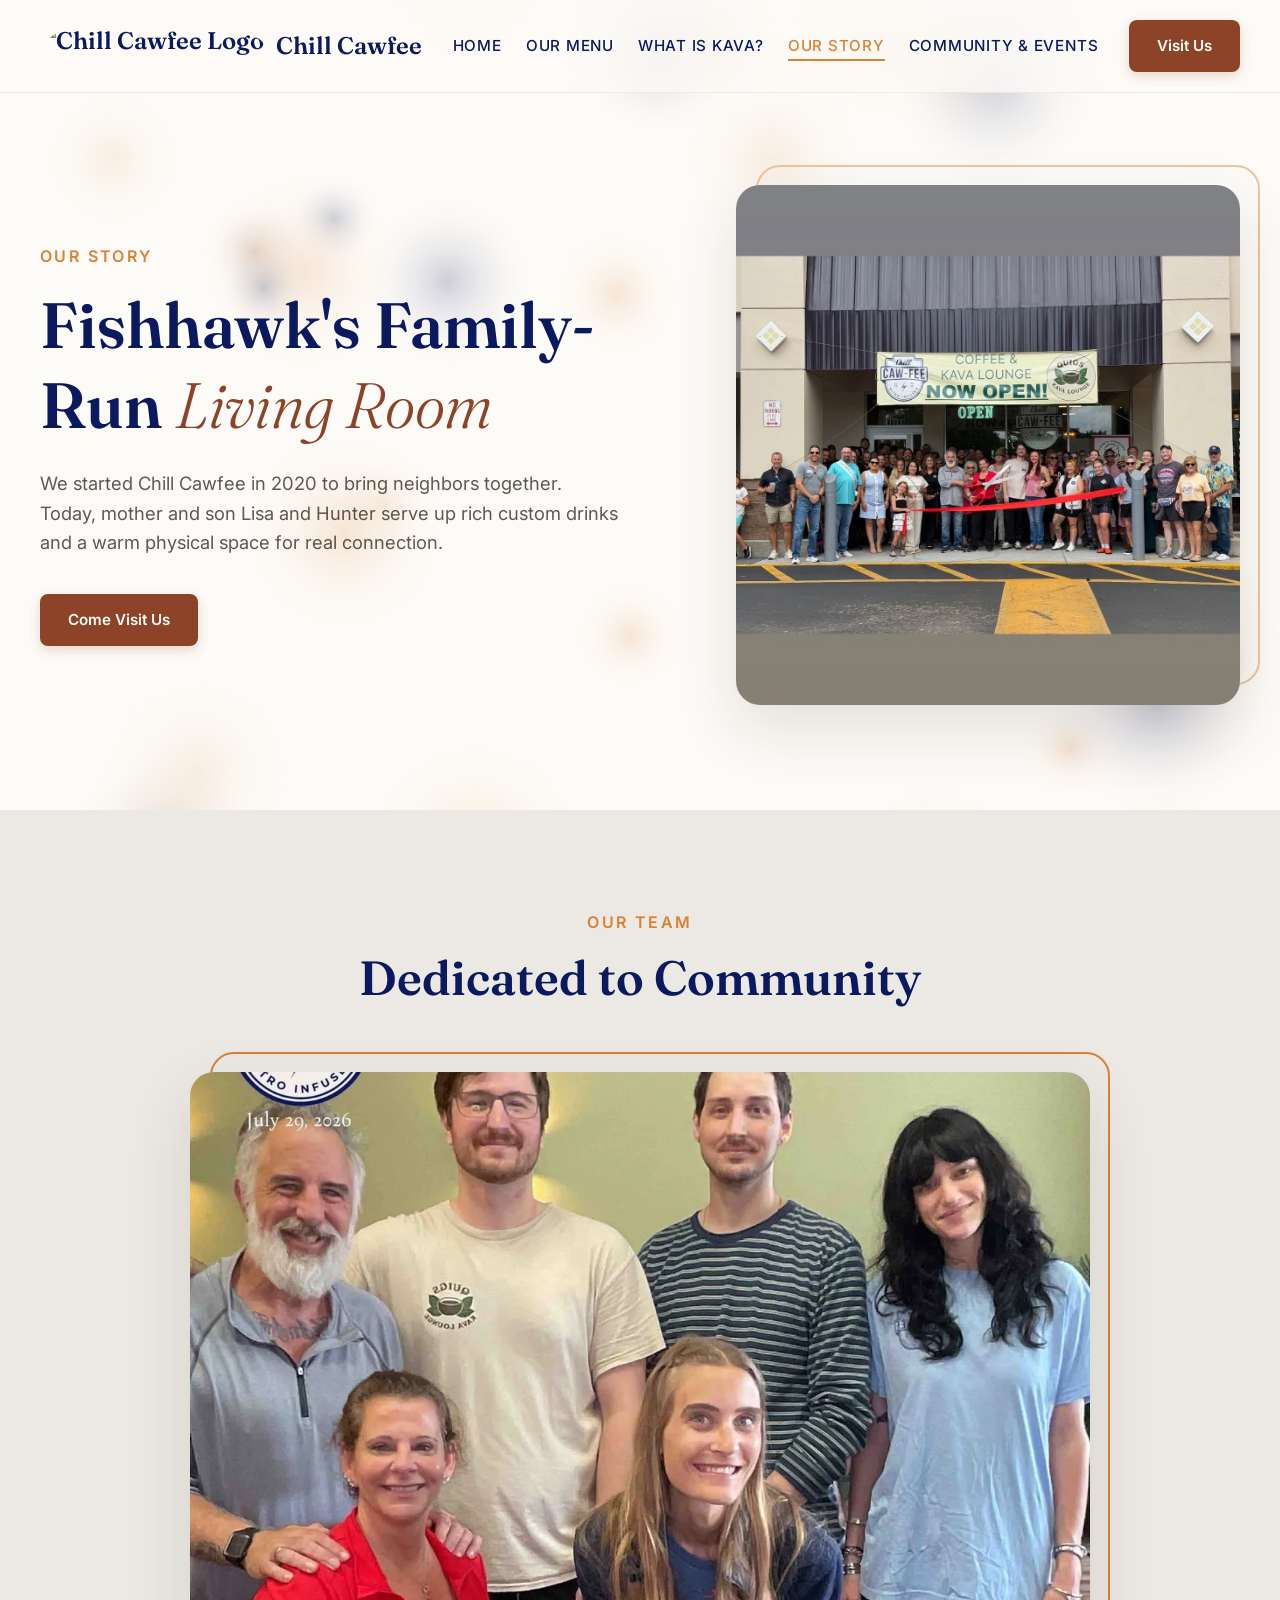
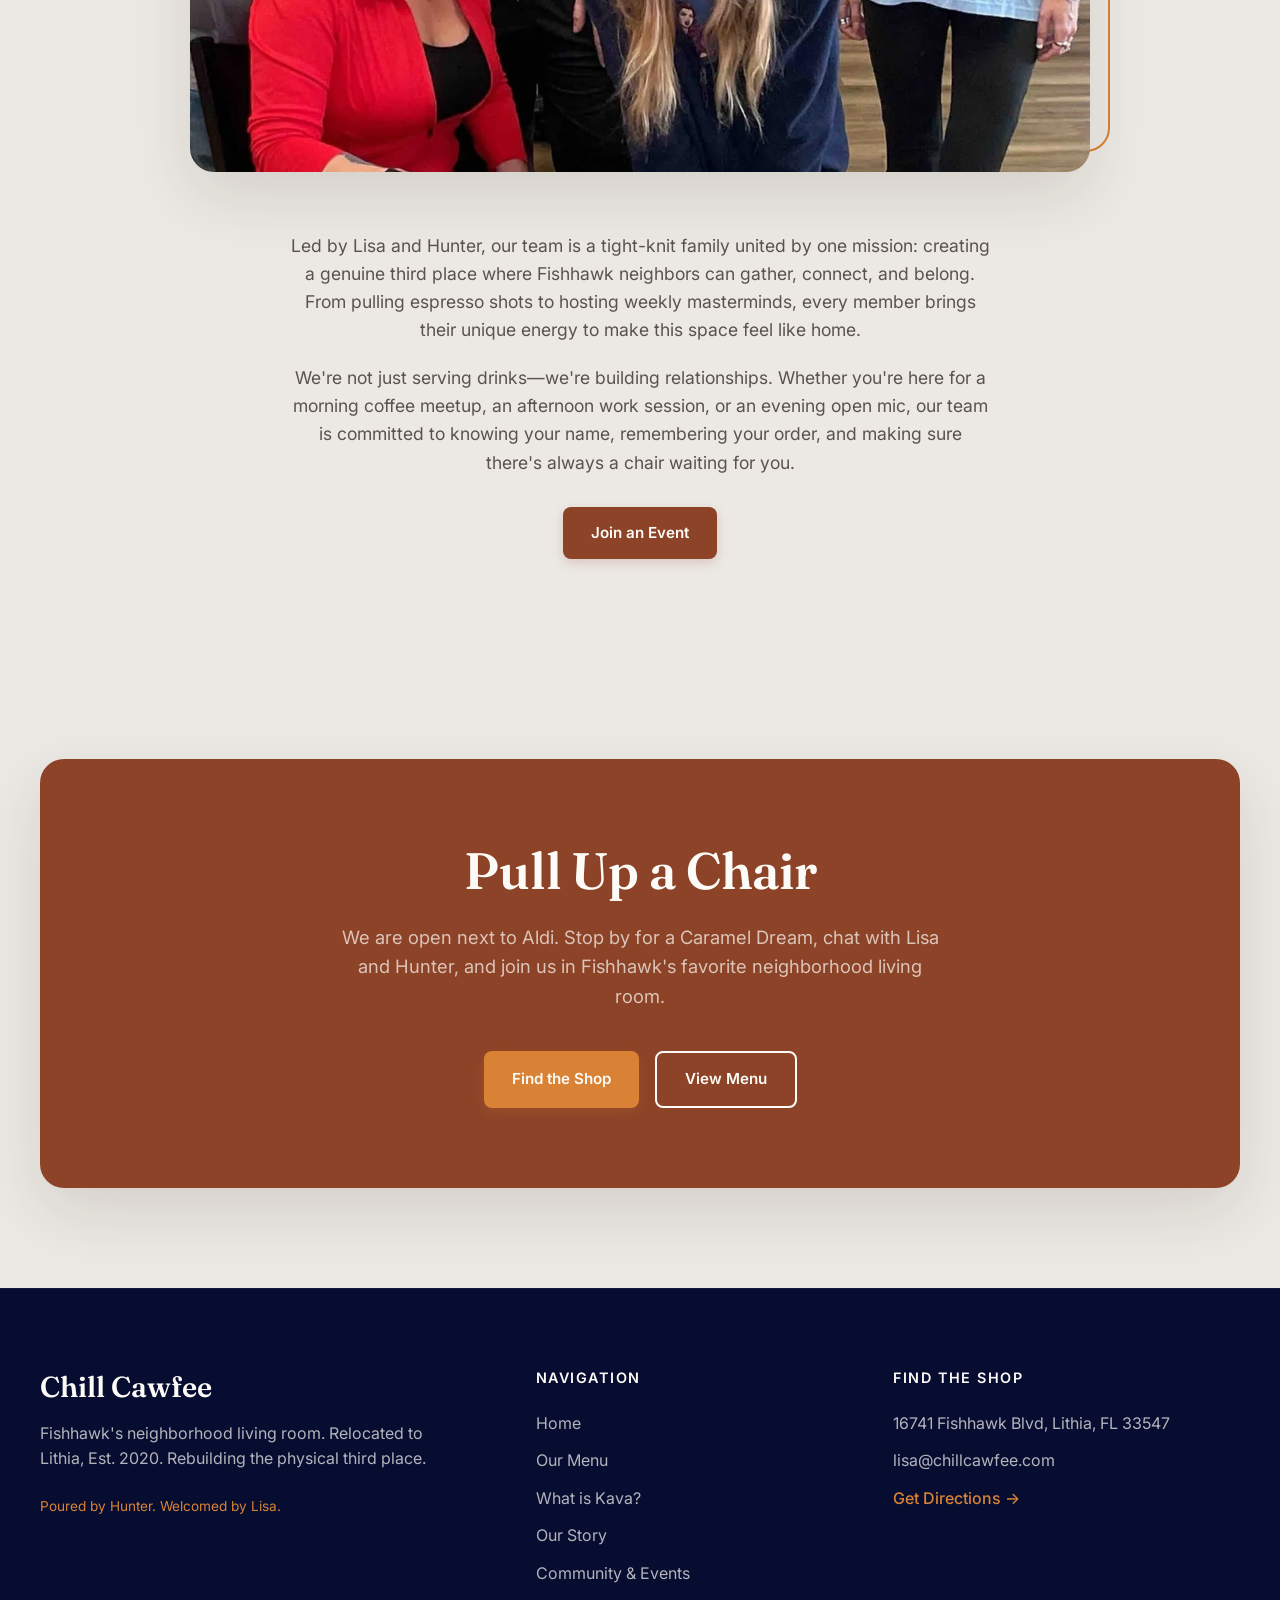
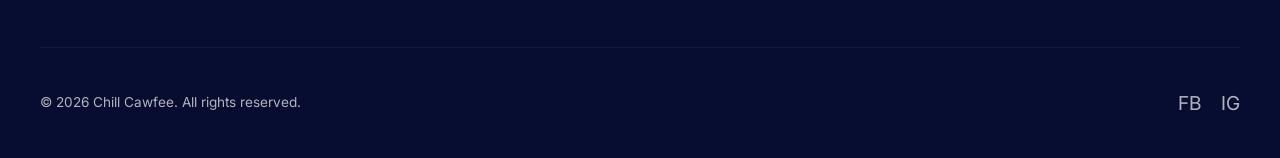
==== commit 309c9591: "Add GA4 tracking (G-KRDHLQK2KG) to all pages" ====
--- a/about.html
+++ b/about.html
@@ -46,6 +46,14 @@
   </script>
 
   <link rel="stylesheet" href="style.css">
+  <!-- Google tag (gtag.js) -->
+<script async src="https://www.googletagmanager.com/gtag/js?id=G-KRDHLQK2KG"></script>
+<script>
+  window.dataLayer = window.dataLayer || [];
+  function gtag(){dataLayer.push(arguments);}
+  gtag('js', new Date());
+  gtag('config', 'G-KRDHLQK2KG');
+</script>
 </head>
 <body>
 
